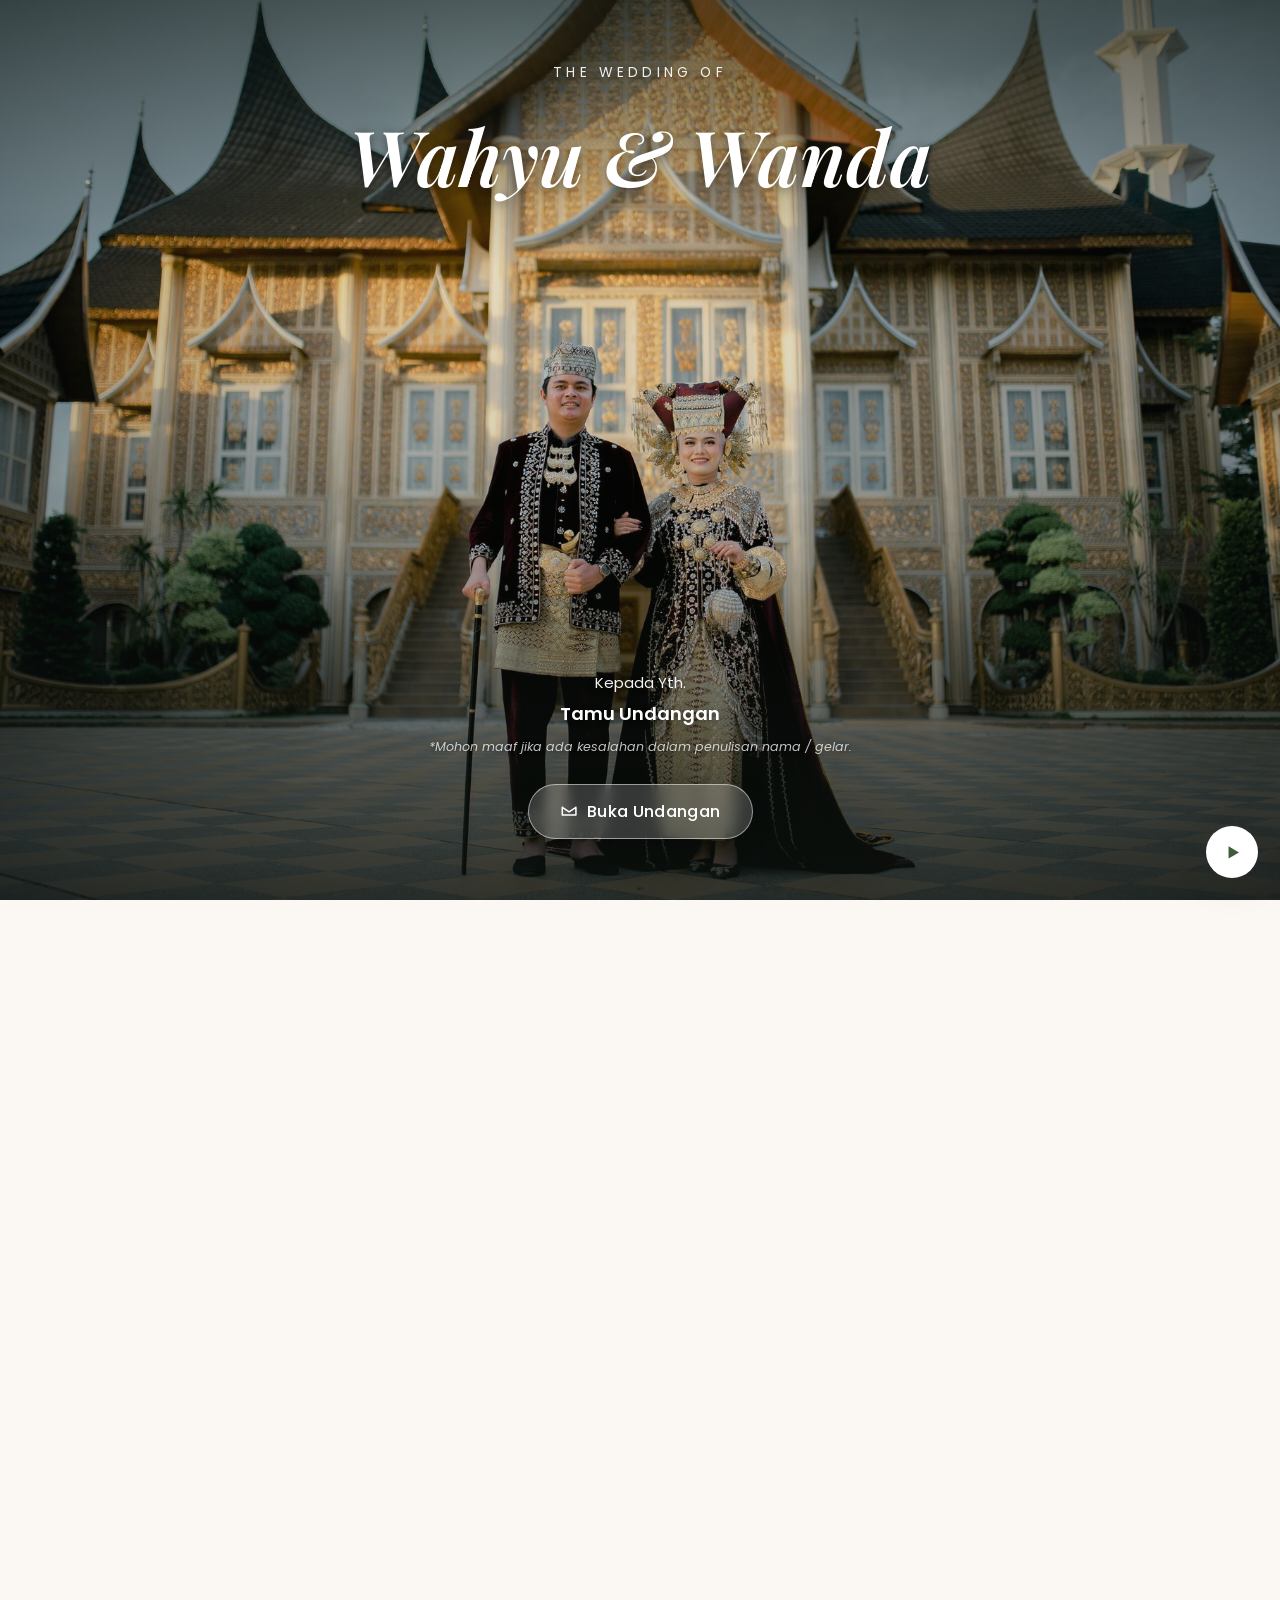
==== wahyu-wanda/index.html @ 337222ed "Switch per-side invite links to a marker on ?to= instead of ?k= A trailing "." on the guest name (?t" ====
<!doctype html>
<html lang="id">
<head>
  <meta charset="UTF-8" />
  <meta name="viewport" content="width=device-width, initial-scale=1, viewport-fit=cover" />
  <title>Undangan Pernikahan Wahyu & Wanda</title>
  <meta name="description" content="Undangan pernikahan digital Wahyu & Wanda — dipersembahkan oleh Mounstory." />

  <!-- Open Graph — lets WhatsApp/Telegram/Facebook show a photo + title
       card when this link is shared instead of a bare link, so guests are
       more likely to open it. og:image must be an absolute URL for link
       previews to fetch it. -->
  <meta property="og:type" content="website" />
  <meta property="og:url" content="https://mounstory.com/wahyu-wanda/" />
  <meta property="og:title" content="Undangan Pernikahan Wahyu & Wanda" />
  <meta property="og:description" content="Undangan pernikahan digital Wahyu & Wanda — dipersembahkan oleh Mounstory." />
  <meta property="og:image" content="https://mounstory.com/wahyu-wanda/images/og-share.jpg" />
  <meta property="og:image:width" content="1200" />
  <meta property="og:image:height" content="630" />
  <meta name="twitter:card" content="summary_large_image" />

  <link rel="preconnect" href="https://fonts.googleapis.com" />
  <link rel="preconnect" href="https://fonts.gstatic.com" crossorigin />
  <link href="https://fonts.googleapis.com/css2?family=Playfair+Display:wght@500;600;700&family=Poppins:wght@300;400;500;600&display=swap" rel="stylesheet" />
  <!-- ?v= cache-busts these local files so a guest opening the link always
       gets the latest CSS/JS instead of a stale cached copy — bump this
       value whenever base.css / invitation.css / animations.js /
       invitation.js / style.css change. -->
  <link rel="stylesheet" href="../assets/css/base.css?v=20260905" />
  <link rel="stylesheet" href="../assets/css/invitation.css?v=20260905" />
  <link rel="stylesheet" href="style.css?v=20260905" />
</head>
<body>

  <!-- Cover / opening screen — full-bleed photo (placeholder gradient until the
       couple's real photo is supplied; see .cover__photo in style.css) -->
  <div class="cover cover--photo" id="cover">
    <div class="cover__photo"></div>
    <div class="cover__scrim"></div>
    <div class="cover__frame">
      <div class="cover__top">
        <p class="cover__eyebrow">The Wedding Of</p>
        <h1 class="cover__names" id="coverNames">&nbsp;</h1>
      </div>
      <div class="cover__bottom">
        <p class="cover__guest">
          Kepada Yth.<br />
          <strong id="guestNamePreview"><span id="guestName">Tamu Undangan</span></strong>
        </p>
        <p class="cover__disclaimer">*Mohon maaf jika ada kesalahan dalam penulisan nama / gelar.</p>
        <button type="button" class="btn cover__open-btn" id="openInvitationBtn">
          <svg viewBox="0 0 24 24" fill="none" stroke="currentColor" stroke-width="2" stroke-linecap="round" stroke-linejoin="round"><path d="M4 4h16v16H4z" opacity="0"/><path d="M3 7l9 6 9-6M3 7v10h18V7"/></svg>
          Buka Undangan
        </button>
      </div>
    </div>
  </div>

  <div class="invitation-shell">
    <main class="invitation-content" id="invitationContent">

      <!-- Sapaan personal — first screen after "Buka Undangan". The ayat
           now lives here too, at the bottom; countdown removed for now.
           Guest greeting already appeared on the cover so isn't
           repeated here. -->
      <section class="section greeting">
        <div class="greeting__photo bg-reveal"></div>
        <div class="greeting__scrim bg-reveal"></div>
        <div class="greeting__body">
          <div class="greeting__top">
            <p class="eyebrow reveal">The Wedding Of</p>
            <h2 class="greeting__names reveal reveal-delay-1" id="greetingNames">&nbsp;</h2>
            <div class="ornament reveal reveal-delay-1"></div>
          </div>
          <div class="greeting__bottom">
            <p class="greeting__quote reveal reveal-delay-2">
              "Dan di antara tanda-tanda kekuasaan-Nya ialah Dia menciptakan untukmu pasangan dari jenismu sendiri, supaya kamu cenderung dan merasa tenteram kepadanya, dan dijadikan-Nya di antaramu rasa kasih dan sayang." — QS. Ar-Rum: 21
            </p>
          </div>
        </div>
      </section>

      <!-- Kedua Mempelai — full-bleed one-per-screen on mobile; becomes a
           side-by-side two-card grid on desktop (see .couple-sections in
           style.css) since a portrait photo stretched full-bleed across a
           wide viewport crops far too tight. -->
      <div class="couple-sections">
        <section class="section groom-section">
          <div class="groom-section__photo bg-reveal"></div>
          <div class="groom-section__scrim bg-reveal"></div>
          <div class="groom-section__body">
            <p class="eyebrow reveal">Groom</p>
            <h2 class="person-section__name reveal reveal--left reveal-delay-1" id="groomFullName">&nbsp;</h2>
            <div class="ornament reveal reveal--left reveal-delay-1"></div>
            <p class="person-section__order reveal reveal--left reveal-delay-2" id="groomOrder"></p>
            <p class="person-section__parents reveal reveal--left reveal-delay-2" id="groomParents"></p>
          </div>
        </section>

        <section class="section bride-section">
          <div class="bride-section__photo bg-reveal"></div>
          <div class="bride-section__scrim bg-reveal"></div>
          <div class="bride-section__body">
            <p class="eyebrow reveal">Bride</p>
            <h2 class="person-section__name reveal reveal--right reveal-delay-1" id="brideFullName">&nbsp;</h2>
            <div class="ornament reveal reveal--right reveal-delay-1"></div>
            <p class="person-section__order reveal reveal--right reveal-delay-2" id="brideOrder"></p>
            <p class="person-section__parents reveal reveal--right reveal-delay-2" id="brideParents"></p>
          </div>
        </section>
      </div>

      <!-- Countdown — own full-bleed photo section, placeholder gradient
           until the real photo is supplied (see .countdown-section__photo
           in style.css). -->
      <section class="section countdown-section">
        <div class="countdown-section__photo bg-reveal"></div>
        <div class="countdown-section__scrim bg-reveal"></div>
        <div class="countdown-section__body">
          <p class="eyebrow reveal">Menuju Hari Bahagia</p>
          <div class="countdown reveal reveal-delay-1" id="countdown">
            <div class="countdown__item">
              <span class="countdown__value" data-unit="days">0</span>
              <span class="countdown__label">Hari</span>
            </div>
            <div class="countdown__item">
              <span class="countdown__value" data-unit="hours">00</span>
              <span class="countdown__label">Jam</span>
            </div>
            <div class="countdown__item">
              <span class="countdown__value" data-unit="minutes">00</span>
              <span class="countdown__label">Menit</span>
            </div>
            <div class="countdown__item">
              <span class="countdown__value" data-unit="seconds">00</span>
              <span class="countdown__label">Detik</span>
            </div>
          </div>
        </div>
      </section>

      <!-- Love story — single card with a static photo (LS3), plus the
           same photo full-bleed behind the whole section. -->
      <section class="section love-story-section">
        <div class="love-story-section__photo bg-reveal"></div>
        <div class="love-story-section__scrim bg-reveal"></div>
        <h2 class="love-story__title reveal">Love Story</h2>
        <div class="love-story__card reveal reveal-delay-1">
          <div class="love-story__photo" style="background-image: url('images/love-story-3.jpg')"></div>
          <div class="love-story__list">
            <p class="love-story__item">Tidak pernah kami sangka, dua orang asing yang berjalan di jalan hidup masing-masing akan dipertemukan oleh semesta. Kami percaya bahwa setiap detik perjalanan ini adalah bagian dari takdir indah yang telah Tuhan gariskan.</p>
            <p class="love-story__item">Perjalanan kami bukan tanpa ujian dan cerita. Namun, setiap proses yang dilewati justru membuat kami semakin yakin satu sama lain. Dengan restu dari kedua orang tua, pada Juni 2026 kami mengikat janji dalam sebuah pertunangan sebagai langkah awal menuju masa depan bersama.</p>
            <p class="love-story__item">Kini, dengan niat yang sama dan doa yang menyertai, kami memilih untuk menyempurnakan perjalanan ini dalam ikatan suci pernikahan. Sebagai awal baru untuk berbagi hidup, tumbuh, dan menua bersama.</p>
          </div>
        </div>
      </section>

      <!-- Event details — full-bleed photo behind it, same pattern as the
           other sections. -->
      <section class="section acara-section">
        <div class="acara-section__photo bg-reveal"></div>
        <div class="acara-section__scrim bg-reveal"></div>
        <div class="section__header">
          <p class="eyebrow reveal">Waktu &amp; Tempat</p>
          <h2 class="section__title reveal reveal-delay-1">Acara</h2>
        </div>
        <div class="event-grid">
          <div class="event-card reveal reveal--left reveal-delay-1" data-event="akad">
            <p class="event-card__label"></p>
            <p class="event-card__date"></p>
            <p class="event-card__time"></p>
            <p class="event-card__venue"></p>
            <p class="event-card__address"></p>
            <a class="btn btn-outline event-card__maps" href="#" target="_blank" rel="noopener">Buka di Google Maps</a>
          </div>
          <div class="event-card reveal reveal-delay-2" data-event="resepsiWanita">
            <p class="event-card__label"></p>
            <p class="event-card__date"></p>
            <p class="event-card__time"></p>
            <p class="event-card__venue"></p>
            <p class="event-card__address"></p>
            <a class="btn btn-outline event-card__maps" href="#" target="_blank" rel="noopener">Buka di Google Maps</a>
          </div>
          <div class="event-card reveal reveal--right reveal-delay-3" data-event="resepsiPria">
            <p class="event-card__label"></p>
            <p class="event-card__date"></p>
            <p class="event-card__time"></p>
            <p class="event-card__venue"></p>
            <p class="event-card__address"></p>
            <a class="btn btn-outline event-card__maps" href="#" target="_blank" rel="noopener">Buka di Google Maps</a>
          </div>
        </div>
      </section>

      <!-- Galeri / Tanda Kasih / RSVP+Ucapan share one full-bleed photo
           behind all three — a fixed-position layer toggled by
           #ctaFixedBg's IntersectionObserver (see script at the bottom
           of this file) rather than position:sticky, which doesn't
           stick reliably inside a scroll-snap container. Stays visible
           for as long as any part of .cta-group is on screen, so
           scrolling through these three reads as one continuous
           backdrop, then releases into Terima Kasih. -->
      <div class="cta-fixed-bg" id="ctaFixedBg">
        <div class="cta-fixed-bg__photo"></div>
        <div class="cta-fixed-bg__scrim"></div>
      </div>
      <div class="cta-group">
        <!-- Gallery — its eyebrow/title get reset back to the small
             kicker + real heading pattern via .gallery-cta-section in
             style.css, since .cta-group's default treats the eyebrow
             itself as the only heading (Wedding Gift/RSVP have no h2). -->
        <section class="section gallery-cta-section">
          <div class="section__header">
            <p class="eyebrow reveal">Galeri</p>
            <h2 class="section__title reveal reveal-delay-1">Our Moment</h2>
          </div>
          <div class="gallery-grid" id="galleryGrid"></div>
        </section>

        <!-- Digital gift / amplop -->
        <section class="section">
          <div class="section__header">
            <p class="eyebrow reveal">Wedding Gift</p>
          </div>
          <p class="gift-intro reveal reveal-delay-1" id="giftNote"></p>
          <div class="gift-inline reveal reveal-delay-2">
            <div id="banksList"></div>
          </div>
        </section>

        <!-- RSVP + Wedding Wish combined into one form/submission — a
             guest confirms attendance and leaves a wish in the same
             step instead of two separate forms. Wired up by the
             page-specific script at the bottom of this file (not the
             shared engine's initRSVPForm/initWishesForm, which expect
             two separate forms and are left untouched for every other
             page). -->
        <section class="section">
          <div class="cta-panel">
            <div class="section__header">
              <p class="eyebrow reveal">RSVP</p>
              <p class="section__subtitle reveal reveal-delay-2">Bagi tamu undangan yang akan hadir di acara pernikahan kami, silahkan kirimkan konfirmasi kehadiran serta ucapan dan doa dengan mengisi form berikut.</p>
            </div>
            <form class="reveal reveal-delay-2" id="rsvpWishForm">
              <div class="form-field">
                <label for="rsvpName">Nama</label>
                <input type="text" id="rsvpName" name="rsvpName" placeholder="Nama lengkap" required />
              </div>
              <div class="form-field">
                <label for="rsvpGuests">Jumlah Tamu</label>
                <select id="rsvpGuests" name="rsvpGuests">
                  <option value="1">1 orang</option>
                  <option value="2">2 orang</option>
                  <option value="3">3 orang</option>
                  <option value="4">4 orang</option>
                </select>
              </div>
              <div class="form-field">
                <label>Konfirmasi Kehadiran</label>
                <div class="radio-group">
                  <label class="radio-option">
                    <input type="radio" name="rsvpAttendance" value="Hadir" checked />
                    <span>Hadir</span>
                  </label>
                  <label class="radio-option">
                    <input type="radio" name="rsvpAttendance" value="Tidak Hadir" />
                    <span>Tidak Hadir</span>
                  </label>
                </div>
              </div>
              <div class="form-field">
                <label for="wishMessage">Ucapan &amp; Doa</label>
                <textarea id="wishMessage" name="wishMessage" placeholder="Tuliskan ucapan dan doa terbaikmu... (opsional)"></textarea>
              </div>
              <button type="submit" class="btn btn-primary btn-block">Kirim Konfirmasi</button>
              <p class="form-note" id="rsvpNote"></p>
            </form>
          </div>
        </section>
      </div>

      <!-- Terima kasih — closing section, since this is the end of the
           invitation (the plain white credit footer after it was
           dropped). -->
      <section class="section thanks-section">
        <div class="thanks-section__photo bg-reveal"></div>
        <div class="thanks-section__scrim bg-reveal"></div>
        <div class="thanks-section__body">
          <p class="eyebrow reveal">Terima Kasih</p>
          <p class="thanks-section__text reveal reveal-delay-1">
            Merupakan suatu kebahagiaan dan kehormatan bagi kami, apabila Bapak/Ibu/Saudara/i berkenan hadir di hari bahagia kami.
          </p>
          <p class="thanks-section__names reveal reveal-delay-2" id="thanksNames">&nbsp;</p>
        </div>
      </section>

    </main>
  </div>

  <!-- Floating music toggle -->
  <button type="button" class="music-toggle" id="musicToggle" aria-label="Putar / jeda musik">
    <svg class="music-toggle__icon music-toggle__icon--play" viewBox="0 0 24 24" fill="currentColor">
      <path d="M8 5.5v13l11-6.5z"/>
    </svg>
    <svg class="music-toggle__icon music-toggle__icon--pause" viewBox="0 0 24 24" fill="currentColor">
      <rect x="6" y="5" width="4" height="14" rx="1"/>
      <rect x="14" y="5" width="4" height="14" rx="1"/>
    </svg>
  </button>

  <!-- Gallery lightbox -->
  <div class="lightbox" id="lightbox">
    <button type="button" class="lightbox__close" aria-label="Tutup">&times;</button>
    <img src="" alt="Pratinjau galeri" />
  </div>


  <script src="../assets/js/animations.js?v=20260905"></script>
  <script src="../assets/js/invitation.js?v=20260905"></script>
  <script>
    // Per-side invite links — a trailing "." on ?to= (e.g. ?to=Budi.)
    // marks a pihak pria guest, a trailing "'" (?to=Wanti') marks pihak
    // wanita, so the link just looks like a normal name link with one
    // extra character, not an obvious tracking parameter. Two things
    // need doing: (1) strip that marker so the guest's displayed name
    // and RSVP form stay clean, and (2) hide the other family's
    // reception card.
    //
    // (1) is done by patching URLSearchParams.prototype.get instead of
    // reaching into the shared engine: getGuestName() in invitation.js
    // calls params.get("to") through a closure the exported
    // Mounstory.Invitation.getGuestName reference can't intercept, and
    // its render into #guestName happens async on a promise chain this
    // page doesn't control the timing of — patching the one method it
    // calls fixes every consumer of ?to= on this page in one place.
    //
    // (2) reuses the same trick as before: null out the key in
    // data.json's response before the engine sees it, since renderEvent
    // hides a card outright when its event value is falsy (as long as
    // the key still exists — deleting it instead would make renderEvent's
    // Object.keys(data.event) loop skip it and leave the card showing).
    (function () {
      var rawName = new URLSearchParams(window.location.search).get("to") || "";
      var marker = rawName.slice(-1);
      var hideKey = marker === "." ? "resepsiWanita" : marker === "'" ? "resepsiPria" : null;
      if (!hideKey) return;

      var originalGet = URLSearchParams.prototype.get;
      URLSearchParams.prototype.get = function (key) {
        var value = originalGet.call(this, key);
        return key === "to" && value ? value.slice(0, -1) : value;
      };

      var originalFetch = window.fetch;
      window.fetch = function (input, init) {
        var url = typeof input === "string" ? input : input && input.url;
        if (url && url.indexOf("data.json") !== -1) {
          return originalFetch(input, init).then(function (res) {
            return res.json().then(function (data) {
              if (data.event) data.event[hideKey] = null;
              return new Response(JSON.stringify(data), {
                status: res.status,
                statusText: res.statusText,
                headers: res.headers,
              });
            });
          });
        }
        return originalFetch(input, init);
      };
    })();

    Mounstory.Invitation.init("data.json");
    var guestNameDisplayEl = document.getElementById("guestNameDisplay");
    if (guestNameDisplayEl) guestNameDisplayEl.textContent = Mounstory.Invitation.getGuestName();

    // Tanda Kasih / RSVP / Kirim Ucapan share one full-bleed background —
    // toggle it on for as long as any part of that group is on screen.
    (function () {
      var group = document.querySelector(".cta-group");
      var fixedBg = document.getElementById("ctaFixedBg");
      if (!group || !fixedBg || !("IntersectionObserver" in window)) return;
      var observer = new IntersectionObserver(
        function (entries) {
          entries.forEach(function (entry) {
            fixedBg.classList.toggle("is-active", entry.isIntersecting);
          });
        },
        { threshold: 0 }
      );
      observer.observe(group);
    })();

    // RSVP + Wedding Wish combined form — this page-specific handler
    // (not the shared engine's initRSVPForm/initWishesForm, which each
    // expect their own separate form) reads data.json itself for the
    // webhook URL, then forwards one "rsvp" payload always and a
    // "wish" payload too if a message was written — matching the exact
    // two payload shapes the couple's Apps Script (see
    // RSVP_SHEET_SETUP.md) already expects, so no backend change
    // needed.
    (function () {
      var form = document.getElementById("rsvpWishForm");
      if (!form) return;
      var note = document.getElementById("rsvpNote");
      var submitBtn = form.querySelector('button[type="submit"]');
      var webhookUrl = "";

      fetch("data.json", { cache: "no-store" })
        .then(function (res) { return res.json(); })
        .then(function (data) {
          webhookUrl = (data.integrations && data.integrations.webhookUrl) || "";
        })
        .catch(function () {});

      function postToWebhook(payload) {
        if (!webhookUrl || typeof fetch !== "function") return;
        try {
          fetch(webhookUrl, {
            method: "POST",
            mode: "no-cors",
            headers: { "Content-Type": "text/plain;charset=utf-8" },
            body: JSON.stringify(payload),
          }).catch(function () {});
        } catch (err) {
          /* best-effort only */
        }
      }

      form.addEventListener("submit", function (e) {
        e.preventDefault();
        if (submitBtn && submitBtn.disabled) return;
        if (submitBtn) submitBtn.disabled = true;

        var name = form.elements.rsvpName.value.trim();
        var guests = form.elements.rsvpGuests ? form.elements.rsvpGuests.value : undefined;
        var attendance = form.elements.rsvpAttendance.value;
        var message = form.elements.wishMessage.value.trim();

        postToWebhook({ type: "rsvp", name: name, guests: guests, attendance: attendance });
        if (message) {
          postToWebhook({ type: "wish", name: name, attendance: attendance, message: message });
        }

        if (note) {
          note.textContent =
            "Terima kasih, " + (name || "Tamu") + "! Konfirmasi kehadiran" +
            (message ? " dan ucapanmu" : "mu") + " sudah kami catat.";
          note.classList.add("is-visible");
        }
        form.reset();
        if (submitBtn) setTimeout(function () { submitBtn.disabled = false; }, 1500);
      });
    })();
  </script>
</body>
</html>
---- assets/css/base.css ----
/* ==========================================================================
   Mounstory — base.css
   Shared reset, design tokens, typography and small utilities used by
   every page (portfolio landing page + every couple's invitation page).
   ========================================================================== */

:root {
  /* Palette — soft / pastel, overridable per couple via a page-level
     <style> block or a small per-folder stylesheet loaded after this one. */
  --color-bg: #fbf7f2;
  --color-surface: #ffffff;
  --color-primary: #c9a66b;      /* muted gold accent */
  --color-primary-dark: #a9865065;
  --color-secondary: #e8c9c9;    /* blush pink */
  --color-accent: #93a591;       /* soft sage */
  --color-text: #4a4238;
  --color-text-light: #8a7f72;
  --color-border: #ece2d6;
  --color-success: #7a9c7e;
  --color-danger: #c98787;

  --font-serif: "Playfair Display", "Georgia", serif;
  --font-sans: "Poppins", "Segoe UI", sans-serif;

  --radius-sm: 8px;
  --radius-md: 16px;
  --radius-lg: 28px;

  --shadow-card: 0 10px 40px rgba(74, 66, 56, 0.08);
  --shadow-soft: 0 4px 16px rgba(74, 66, 56, 0.06);

  --transition-fast: 250ms ease-in-out;
  --transition-base: 400ms ease-in-out;
  --transition-slow: 600ms ease-in-out;

  --card-max-width: 600px;
}

*,
*::before,
*::after {
  box-sizing: border-box;
}

html {
  -webkit-text-size-adjust: 100%;
  scroll-behavior: smooth;
}

body {
  margin: 0;
  background: var(--color-bg);
  color: var(--color-text);
  font-family: var(--font-sans);
  font-size: clamp(0.95rem, 0.9rem + 0.3vw, 1.05rem);
  line-height: 1.65;
  -webkit-font-smoothing: antialiased;
  /* Every page renders guest-controlled text (the ?to= name in the URL)
     and couple-authored text (venue addresses, bank names) with no length
     cap. A single long unbroken word — e.g. a name mail-merged without
     spaces — would otherwise overflow its box and get clipped off-screen
     instead of wrapping. */
  overflow-wrap: break-word;
}

img {
  max-width: 100%;
  display: block;
}

h1, h2, h3, h4 {
  font-family: var(--font-serif);
  font-weight: 600;
  margin: 0 0 0.5em;
  color: var(--color-text);
}

p {
  margin: 0 0 1em;
}

a {
  color: inherit;
}

button {
  font-family: inherit;
}

ul, ol {
  padding-left: 1.2em;
}

/* Buttons ---------------------------------------------------------------- */

.btn {
  display: inline-flex;
  align-items: center;
  justify-content: center;
  gap: 0.5em;
  border: none;
  cursor: pointer;
  border-radius: 999px;
  padding: 0.85em 1.9em;
  font-size: clamp(0.85rem, 0.8rem + 0.2vw, 0.95rem);
  font-family: var(--font-sans);
  font-weight: 500;
  letter-spacing: 0.02em;
  text-decoration: none;
  transition: transform var(--transition-fast), box-shadow var(--transition-fast),
    opacity var(--transition-fast), background-color var(--transition-fast);
  will-change: transform;
}

.btn:active {
  transform: scale(0.96);
}

.btn:hover {
  transform: translateY(-2px) scale(1.02);
}

.btn-primary {
  background: var(--color-primary);
  color: #fff;
  box-shadow: var(--shadow-soft);
}

.btn-primary:hover {
  box-shadow: 0 8px 22px rgba(201, 166, 107, 0.35);
}

.btn-outline {
  background: transparent;
  color: var(--color-primary);
  border: 1.5px solid var(--color-primary);
}

.btn-outline:hover {
  background: rgba(201, 166, 107, 0.08);
}

.btn-block {
  width: 100%;
}

.btn:disabled {
  opacity: 0.5;
  cursor: not-allowed;
  transform: none;
}

/* Scroll reveal ------------------------------------------------------------
   Elements start hidden + offset, JS toggles .is-visible via
   IntersectionObserver when they enter the viewport. */

.reveal {
  opacity: 0;
  transform: translateY(42px);
  transition: opacity 950ms ease-out, transform 950ms ease-out;
}

.reveal.is-visible {
  opacity: 1;
  transform: translateY(0);
}

.reveal-delay-1 { transition-delay: 80ms; }
.reveal-delay-2 { transition-delay: 160ms; }
.reveal-delay-3 { transition-delay: 240ms; }
.reveal-delay-4 { transition-delay: 320ms; }

/* Same on/off timing as .reveal, but a plain fade with a touch of scale —
   for full-bleed section photos, where the up-slide of .reveal would tear
   away from their edge-to-edge layout instead of just easing into view. */
.bg-reveal {
  opacity: 0;
  transform: scale(1.04);
  transition: opacity 1400ms ease-out, transform 1800ms ease-out;
}

.bg-reveal.is-visible {
  opacity: 1;
  transform: scale(1);
}

@media (prefers-reduced-motion: reduce) {
  html {
    scroll-behavior: auto;
  }
  .reveal,
  .btn,
  * {
    transition-duration: 1ms !important;
    animation-duration: 1ms !important;
  }
}

/* Small helpers ------------------------------------------------------------ */

.container {
  width: 100%;
  max-width: 1100px;
  margin: 0 auto;
  padding: 0 1.25rem;
}

.eyebrow {
  font-size: clamp(0.7rem, 0.65rem + 0.2vw, 0.8rem);
  letter-spacing: 0.25em;
  text-transform: uppercase;
  color: var(--color-primary);
  font-weight: 600;
}

.visually-hidden {
  position: absolute;
  width: 1px;
  height: 1px;
  overflow: hidden;
  clip: rect(0 0 0 0);
  white-space: nowrap;
}

.toast {
  position: fixed;
  left: 50%;
  bottom: 1.5rem;
  transform: translate(-50%, 20px);
  background: var(--color-text);
  color: #fff;
  padding: 0.7em 1.3em;
  border-radius: 999px;
  font-size: 0.85rem;
  opacity: 0;
  pointer-events: none;
  transition: opacity var(--transition-base), transform var(--transition-base);
  z-index: 999;
  box-shadow: var(--shadow-card);
}

.toast.is-visible {
  opacity: 1;
  transform: translate(-50%, 0);
}
---- assets/css/invitation.css ----
/* ==========================================================================
   Mounstory — invitation.css
   Styles for a single couple's invitation page (e.g. /demo/index.html).
   Mobile-first; the card is centered with a max-width from the tablet
   breakpoint up so it keeps reading like an invitation card, not a website.
   ========================================================================== */

body.invitation-body {
  background: linear-gradient(180deg, #f3ece2 0%, #fbf7f2 40%);
  min-height: 100vh;
}

.invitation-shell {
  position: relative;
  width: 100%;
  max-width: var(--card-max-width);
  margin: 0 auto;
  background: var(--color-bg);
  overflow: hidden;
  min-height: 100vh;
}

@media (min-width: 480px) {
  .invitation-shell {
    box-shadow: var(--shadow-card);
    margin-top: 2rem;
    margin-bottom: 2rem;
    min-height: calc(100vh - 4rem);
    border-radius: var(--radius-lg);
  }
}

@media (min-width: 1024px) {
  .invitation-shell {
    margin-top: 3rem;
    margin-bottom: 3rem;
    min-height: calc(100vh - 6rem);
  }
}

/* Cover / opening screen --------------------------------------------------- */

.cover {
  position: fixed;
  inset: 0;
  z-index: 50;
  display: flex;
  flex-direction: column;
  align-items: center;
  justify-content: center;
  text-align: center;
  padding: 2rem 1.5rem;
  background: linear-gradient(160deg, #f6ecdf 0%, #f1e2df 55%, #ece3ea 100%);
  transition: opacity var(--transition-slow), visibility var(--transition-slow);
}

@media (min-width: 480px) {
  .cover {
    left: 50%;
    transform: translateX(-50%);
    width: 100%;
    max-width: var(--card-max-width);
    border-radius: var(--radius-lg);
    top: 2rem;
    bottom: 2rem;
    height: auto;
  }
}

@media (min-width: 1024px) {
  .cover {
    top: 3rem;
    bottom: 3rem;
  }
}

.cover.is-closing {
  opacity: 0;
  visibility: hidden;
  pointer-events: none;
}

.cover__frame {
  border: 1px solid rgba(201, 166, 107, 0.4);
  border-radius: var(--radius-md);
  padding: clamp(1.75rem, 6vw, 3rem) clamp(1.25rem, 5vw, 2rem);
  width: 100%;
  max-width: 380px;
  animation: coverFrameIn 900ms ease-in-out;
}

@keyframes coverFrameIn {
  from { opacity: 0; transform: translateY(16px); }
  to { opacity: 1; transform: translateY(0); }
}

.cover__eyebrow {
  font-size: clamp(0.7rem, 0.65rem + 0.2vw, 0.85rem);
  letter-spacing: 0.3em;
  text-transform: uppercase;
  color: var(--color-text-light);
}

.cover__names {
  font-family: var(--font-serif);
  font-size: clamp(2.1rem, 6vw + 0.5rem, 3.2rem);
  line-height: 1.15;
  margin: 0.6em 0 0.3em;
  color: var(--color-text);
}

.cover__names span {
  display: block;
  font-size: 0.5em;
  font-family: var(--font-sans);
  letter-spacing: 0.3em;
  color: var(--color-primary);
  margin: 0.3em 0;
}

.cover__date {
  font-size: clamp(0.85rem, 0.8rem + 0.2vw, 1rem);
  color: var(--color-text-light);
  margin-bottom: 1.75rem;
}

.cover__guest {
  font-size: 0.85rem;
  color: var(--color-text-light);
  margin-bottom: 1.5rem;
}

.cover__guest strong {
  display: block;
  color: var(--color-text);
  font-family: var(--font-serif);
  font-size: 1.1rem;
  margin-top: 0.2em;
}

.cover__open-btn svg {
  width: 1.1em;
  height: 1.1em;
  transition: transform var(--transition-fast);
}

.cover__open-btn:hover svg {
  transform: translateY(2px);
}

/* Content wrapper ------------------------------------------------------------ */

.invitation-content {
  opacity: 0;
  transform: translateY(24px);
  transition: opacity var(--transition-slow), transform var(--transition-slow);
}

.invitation-content.is-visible {
  opacity: 1;
  /* Not translateY(0) — a non-"none" transform value, even a no-op one,
     makes this element the containing block for any position: fixed
     descendant (like wahyu-wanda's .cta-fixed-bg), pinning it to this
     box instead of the viewport. "none" is visually identical here
     and avoids that. */
  transform: none;
}

.section {
  padding: clamp(2.5rem, 8vw, 4rem) clamp(1.25rem, 6vw, 2.25rem);
  border-bottom: 1px solid var(--color-border);
}

.section:last-of-type {
  border-bottom: none;
}

.section__header {
  text-align: center;
  margin-bottom: clamp(1.75rem, 6vw, 2.5rem);
}

.section__title {
  font-size: clamp(1.6rem, 4vw + 0.5rem, 2.2rem);
}

.section__subtitle {
  color: var(--color-text-light);
  font-size: clamp(0.85rem, 0.8rem + 0.2vw, 0.95rem);
  max-width: 40ch;
  margin: 0.5em auto 0;
}

.ornament {
  width: 40px;
  height: 2px;
  background: var(--color-primary);
  margin: 0.75em auto 0;
  border-radius: 2px;
}

/* Greeting / sapaan personal -------------------------------------------------- */

.greeting {
  text-align: center;
}

.greeting__to {
  font-size: 0.8rem;
  letter-spacing: 0.15em;
  text-transform: uppercase;
  color: var(--color-text-light);
}

.greeting__name {
  font-family: var(--font-serif);
  font-size: clamp(1.4rem, 3vw + 0.8rem, 1.9rem);
  margin: 0.35em 0 1.2em;
  color: var(--color-primary);
}

.greeting__quote {
  font-size: clamp(0.85rem, 0.8rem + 0.2vw, 0.95rem);
  color: var(--color-text-light);
  font-style: italic;
  max-width: 42ch;
  margin: 0 auto;
}

/* Countdown ------------------------------------------------------------------- */

.countdown {
  display: grid;
  grid-template-columns: repeat(4, 1fr);
  gap: clamp(0.5rem, 2vw, 1rem);
  max-width: 420px;
  margin: 0 auto;
}

.countdown__item {
  background: var(--color-surface);
  border-radius: var(--radius-sm);
  padding: 0.9em 0.3em;
  text-align: center;
  box-shadow: var(--shadow-soft);
}

.countdown__value {
  font-family: var(--font-serif);
  font-size: clamp(1.4rem, 4vw + 0.5rem, 2rem);
  color: var(--color-primary);
  display: inline-block;
  transition: opacity var(--transition-fast), transform var(--transition-fast);
}

.countdown__value.is-updating {
  opacity: 0;
  transform: translateY(-6px);
}

.countdown__label {
  display: block;
  font-size: clamp(0.6rem, 0.55rem + 0.2vw, 0.72rem);
  color: var(--color-text-light);
  text-transform: uppercase;
  letter-spacing: 0.08em;
  margin-top: 0.3em;
}

/* Couple profiles --------------------------------------------------------------- */

.couple-grid {
  display: grid;
  grid-template-columns: 1fr;
  gap: 2rem;
}

.couple-card {
  text-align: center;
}

.couple-card__photo {
  width: clamp(140px, 40vw, 180px);
  height: clamp(140px, 40vw, 180px);
  border-radius: 50%;
  object-fit: cover;
  margin: 0 auto 1.1rem;
  border: 6px solid var(--color-surface);
  box-shadow: var(--shadow-soft);
}

.couple-card__name {
  font-size: clamp(1.2rem, 3vw + 0.6rem, 1.5rem);
  margin-bottom: 0.2em;
}

.couple-card__order {
  color: var(--color-text-light);
  font-size: 0.85rem;
  margin-bottom: 0.6em;
}

.couple-card__parents {
  font-size: 0.85rem;
  color: var(--color-text-light);
}

.couple-and {
  text-align: center;
  font-family: var(--font-serif);
  font-size: 1.8rem;
  color: var(--color-primary);
}

/* Event details ------------------------------------------------------------------ */

.event-grid {
  display: grid;
  grid-template-columns: 1fr;
  gap: 1.5rem;
}

.event-card {
  background: var(--color-surface);
  border-radius: var(--radius-md);
  padding: clamp(1.3rem, 5vw, 1.8rem);
  box-shadow: var(--shadow-soft);
  text-align: center;
}

.event-card__label {
  color: var(--color-primary);
  font-size: 0.78rem;
  letter-spacing: 0.2em;
  text-transform: uppercase;
  margin-bottom: 0.5em;
}

.event-card__date {
  font-family: var(--font-serif);
  font-size: clamp(1.15rem, 3vw + 0.5rem, 1.4rem);
  margin-bottom: 0.15em;
}

.event-card__time {
  color: var(--color-text-light);
  margin-bottom: 0.9em;
  font-size: 0.9rem;
}

.event-card__venue {
  font-weight: 600;
  margin-bottom: 0.2em;
}

.event-card__address {
  color: var(--color-text-light);
  font-size: 0.85rem;
  margin-bottom: 1.1em;
}

/* Gallery --------------------------------------------------------------------------- */

.gallery-grid {
  display: grid;
  grid-template-columns: repeat(2, 1fr);
  gap: 0.6rem;
}

@media (min-width: 480px) {
  .gallery-grid {
    grid-template-columns: repeat(3, 1fr);
    gap: 0.8rem;
  }
}

.gallery-grid__item {
  position: relative;
  aspect-ratio: 1 / 1;
  overflow: hidden;
  border-radius: var(--radius-sm);
  cursor: pointer;
}

.gallery-grid__item img {
  width: 100%;
  height: 100%;
  object-fit: cover;
  transition: transform var(--transition-base);
}

.gallery-grid__item:hover img {
  transform: scale(1.08);
}

.lightbox {
  position: fixed;
  inset: 0;
  z-index: 200;
  background: rgba(30, 26, 20, 0.92);
  display: flex;
  align-items: center;
  justify-content: center;
  padding: 1.5rem;
  opacity: 0;
  visibility: hidden;
  transition: opacity var(--transition-base), visibility var(--transition-base);
}

.lightbox.is-open {
  opacity: 1;
  visibility: visible;
}

.lightbox img {
  max-width: 100%;
  max-height: 85vh;
  border-radius: var(--radius-sm);
  transform: scale(0.95);
  transition: transform var(--transition-base);
}

.lightbox.is-open img {
  transform: scale(1);
}

.lightbox__close {
  position: absolute;
  top: 1.25rem;
  right: 1.25rem;
  background: rgba(255, 255, 255, 0.15);
  color: #fff;
  border: none;
  width: 2.4rem;
  height: 2.4rem;
  border-radius: 50%;
  font-size: 1.2rem;
  cursor: pointer;
  transition: background var(--transition-fast), transform var(--transition-fast);
}

.lightbox__close:hover {
  background: rgba(255, 255, 255, 0.3);
  transform: scale(1.08);
}

/* Forms (RSVP + wishes) --------------------------------------------------------------- */

.form-field {
  margin-bottom: 1.1rem;
  text-align: left;
}

.form-field label {
  display: block;
  font-size: 0.82rem;
  font-weight: 600;
  margin-bottom: 0.4em;
  color: var(--color-text);
}

.form-field input[type="text"],
.form-field input[type="number"],
.form-field select,
.form-field textarea {
  width: 100%;
  border: 1.5px solid var(--color-border);
  border-radius: var(--radius-sm);
  padding: 0.75em 0.9em;
  font-family: var(--font-sans);
  font-size: 0.92rem;
  background: var(--color-surface);
  color: var(--color-text);
  transition: border-color var(--transition-fast), box-shadow var(--transition-fast);
}

.form-field textarea {
  resize: vertical;
  min-height: 90px;
}

.form-field input:focus,
.form-field select:focus,
.form-field textarea:focus {
  outline: none;
  border-color: var(--color-primary);
  box-shadow: 0 0 0 3px rgba(201, 166, 107, 0.18);
}

.radio-group {
  display: flex;
  gap: 0.6rem;
}

.radio-option {
  flex: 1;
  position: relative;
}

.radio-option input {
  position: absolute;
  opacity: 0;
  inset: 0;
  cursor: pointer;
}

.radio-option span {
  display: block;
  text-align: center;
  border: 1.5px solid var(--color-border);
  border-radius: var(--radius-sm);
  padding: 0.7em 0.5em;
  font-size: 0.85rem;
  transition: border-color var(--transition-fast), background var(--transition-fast), color var(--transition-fast), transform var(--transition-fast);
}

.radio-option input:checked + span {
  border-color: var(--color-primary);
  background: rgba(201, 166, 107, 0.12);
  color: var(--color-primary);
  font-weight: 600;
  transform: scale(1.02);
}

.form-note {
  text-align: center;
  font-size: 0.85rem;
  color: var(--color-success);
  margin-top: 1rem;
  opacity: 0;
  max-height: 0;
  overflow: hidden;
  transition: opacity var(--transition-base), max-height var(--transition-base);
}

.form-note.is-visible {
  opacity: 1;
  max-height: 100px;
}

/* Digital gift / envelope -------------------------------------------------------------- */

.gift-intro {
  text-align: center;
  color: var(--color-text-light);
  font-size: 0.9rem;
  max-width: 42ch;
  margin: 0 auto 1.75rem;
}

.bank-card {
  background: var(--color-surface);
  border-radius: var(--radius-md);
  padding: 1.1rem 1.3rem;
  display: flex;
  align-items: center;
  justify-content: space-between;
  gap: 1rem;
  box-shadow: var(--shadow-soft);
  margin-bottom: 0.9rem;
}

.bank-card__info strong {
  display: block;
  font-size: 0.95rem;
}

.bank-card__number {
  font-family: var(--font-serif);
  font-size: 1.05rem;
  letter-spacing: 0.04em;
  margin: 0.2em 0;
}

.bank-card__name {
  color: var(--color-text-light);
  font-size: 0.8rem;
}

.bank-card__copy {
  flex-shrink: 0;
  background: var(--color-bg);
  border: 1.5px solid var(--color-border);
  border-radius: 999px;
  padding: 0.55em 1.1em;
  font-size: 0.78rem;
  cursor: pointer;
  transition: background var(--transition-fast), transform var(--transition-fast), border-color var(--transition-fast);
}

.bank-card__copy:hover {
  border-color: var(--color-primary);
  color: var(--color-primary);
}

.bank-card__copy:active {
  transform: scale(0.94);
}

.qris-card {
  text-align: center;
  background: var(--color-surface);
  border-radius: var(--radius-md);
  padding: 1.5rem;
  box-shadow: var(--shadow-soft);
  margin-top: 1.5rem;
}

.qris-card img {
  max-width: 220px;
  margin: 0 auto 0.8rem;
  border-radius: var(--radius-sm);
}

.qris-card p {
  font-size: 0.8rem;
  color: var(--color-text-light);
  margin: 0;
}

/* Wishes & prayers ------------------------------------------------------------------------ */

.wishes-list {
  list-style: none;
  margin: 0 0 1.75rem;
  padding: 0;
  max-height: 340px;
  overflow-y: auto;
  display: flex;
  flex-direction: column;
  gap: 0.8rem;
}

.wish-item {
  background: var(--color-surface);
  border-radius: var(--radius-sm);
  padding: 0.9em 1.1em;
  box-shadow: var(--shadow-soft);
  animation: wishIn var(--transition-base);
}

@keyframes wishIn {
  from { opacity: 0; transform: translateY(-8px); }
  to { opacity: 1; transform: translateY(0); }
}

.wish-item__head {
  display: flex;
  justify-content: space-between;
  align-items: baseline;
  gap: 0.5rem;
  margin-bottom: 0.25em;
}

.wish-item__name {
  font-weight: 600;
  font-size: 0.9rem;
}

.wish-item__status {
  font-size: 0.7rem;
  color: var(--color-accent);
  text-transform: uppercase;
  letter-spacing: 0.06em;
  flex-shrink: 0;
}

.wish-item__message {
  font-size: 0.87rem;
  color: var(--color-text-light);
  margin: 0 0 0.5em;
}

.wish-item__like {
  display: inline-flex;
  align-items: center;
  gap: 0.3em;
  border: none;
  background: transparent;
  cursor: pointer;
  padding: 0.2em 0.3em;
  margin-left: -0.3em;
  border-radius: 999px;
  color: var(--color-text-light);
  font-size: 0.78rem;
  transition: color var(--transition-fast);
}

.wish-item__like svg {
  width: 15px;
  height: 15px;
  fill: none;
  stroke: currentColor;
  stroke-width: 2;
  transition: transform var(--transition-fast);
}

.wish-item__like:active svg {
  transform: scale(1.25);
}

.wish-item__like.is-liked {
  color: var(--color-danger);
  cursor: default;
}

.wish-item__like.is-liked svg {
  fill: currentColor;
}

/* Gift modal (opt-in — only used by pages with a [data-open-gift] trigger
   and #giftModal; inert everywhere else) ------------------------------------------------- */

.gift-modal {
  position: fixed;
  inset: 0;
  z-index: 210;
  display: flex;
  align-items: flex-end;
  justify-content: center;
  background: rgba(30, 26, 20, 0.5);
  opacity: 0;
  visibility: hidden;
  transition: opacity var(--transition-base), visibility var(--transition-base);
}

@media (min-width: 480px) {
  .gift-modal {
    align-items: center;
    padding: 1.5rem;
  }
}

.gift-modal.is-open {
  opacity: 1;
  visibility: visible;
}

.gift-modal__panel {
  position: relative;
  width: 100%;
  max-width: 420px;
  max-height: 85vh;
  overflow-y: auto;
  background: var(--color-bg);
  border-radius: var(--radius-lg) var(--radius-lg) 0 0;
  padding: 1.75rem 1.5rem 2rem;
  transform: translateY(24px);
  transition: transform var(--transition-base);
}

.gift-modal.is-open .gift-modal__panel {
  transform: translateY(0);
}

@media (min-width: 480px) {
  .gift-modal__panel {
    border-radius: var(--radius-lg);
  }
}

.gift-modal__title {
  text-align: center;
  font-size: 1.2rem;
  margin-bottom: 1.25rem;
}

.gift-modal__close {
  position: absolute;
  top: 1rem;
  right: 1rem;
  width: 2.1rem;
  height: 2.1rem;
  border-radius: 50%;
  border: none;
  background: var(--color-surface);
  color: var(--color-text-light);
  font-size: 1.1rem;
  cursor: pointer;
  transition: background var(--transition-fast), transform var(--transition-fast);
}

.gift-modal__close:hover {
  background: var(--color-border);
  transform: scale(1.06);
}

/* Love story timeline ---------------------------------------------------------------------- */

.timeline {
  position: relative;
  max-width: 460px;
  margin: 0 auto;
  padding-left: 1.75rem;
}

.timeline::before {
  content: "";
  position: absolute;
  left: 5px;
  top: 6px;
  bottom: 6px;
  width: 2px;
  background: var(--color-border);
}

.timeline-item {
  position: relative;
  padding-bottom: 2rem;
}

.timeline-item:last-child {
  padding-bottom: 0;
}

.timeline-item__dot {
  position: absolute;
  left: -1.75rem;
  top: 4px;
  width: 12px;
  height: 12px;
  border-radius: 50%;
  background: var(--color-primary);
  box-shadow: 0 0 0 4px var(--color-bg);
}

.timeline-item__year {
  font-size: 0.72rem;
  color: var(--color-primary);
  font-weight: 600;
  letter-spacing: 0.06em;
}

.timeline-item__title {
  font-size: clamp(1rem, 2vw + 0.6rem, 1.15rem);
  margin: 0.2em 0 0.15em;
}

.timeline-item__date {
  font-size: 0.78rem;
  color: var(--color-text-light);
  margin: 0 0 0.4em;
}

.timeline-item__desc {
  font-size: 0.85rem;
  color: var(--color-text-light);
  margin: 0;
}

/* Footer + music button ----------------------------------------------------------------- */

.invitation-footer {
  text-align: center;
  padding: 2.5rem 1.5rem 3rem;
  color: var(--color-text-light);
  font-size: 0.8rem;
}

.invitation-footer__quote {
  font-family: var(--font-serif);
  font-style: italic;
  font-size: 1.05rem;
  color: var(--color-text);
  max-width: 36ch;
  margin: 0 auto 1rem;
}

.music-toggle {
  position: fixed;
  bottom: 1.25rem;
  right: 1.25rem;
  z-index: 60;
  width: 3rem;
  height: 3rem;
  border-radius: 50%;
  border: none;
  background: var(--color-surface);
  box-shadow: var(--shadow-card);
  display: flex;
  align-items: center;
  justify-content: center;
  cursor: pointer;
  transition: transform var(--transition-fast), box-shadow var(--transition-fast);
}

.music-toggle:hover {
  transform: scale(1.08);
}

.music-toggle:active {
  transform: scale(0.92);
}

.music-toggle svg {
  width: 1.3rem;
  height: 1.3rem;
  color: var(--color-primary);
}

.music-toggle__disc {
  animation: spin 3.5s linear infinite;
  animation-play-state: paused;
}

.music-toggle.is-playing .music-toggle__disc {
  animation-play-state: running;
}

@keyframes spin {
  to { transform: rotate(360deg); }
}

@media (min-width: 480px) {
  .music-toggle {
    right: calc(50% - (min(100vw, var(--card-max-width)) / 2) + 1.25rem);
  }
}
---- wahyu-wanda/style.css ----
/* Page-specific theme for Wahyu & Wanda — full-bleed photo cover screen,
   plus a dark forest-green/olive accent palette (in place of the shared
   default gold) to match the couple's reference. Scoped to this page
   only via CSS variables + a few hardcoded-rgba overrides below, so
   /demo/ and every other couple keep the default gold theme untouched. */

:root {
  --color-primary: #3f5c3a;
  --color-primary-dark: #2c4128;
}

.btn-primary:hover {
  box-shadow: 0 8px 22px rgba(63, 92, 58, 0.35);
}

.btn-outline:hover {
  background: rgba(63, 92, 58, 0.08);
}

.form-field input:focus,
.form-field select:focus,
.form-field textarea:focus {
  border-color: var(--color-primary);
  box-shadow: 0 0 0 3px rgba(63, 92, 58, 0.18);
}

.radio-option input:checked + span {
  border-color: var(--color-primary);
  background: rgba(63, 92, 58, 0.12);
  color: var(--color-primary);
}

.cover--photo {
  padding: 0;
  background: none;
}

@media (min-width: 480px) {
  .cover--photo {
    border-radius: var(--radius-lg);
    overflow: hidden;
  }
}

/* The couple's real photo, with a dark gradient scrim on top so the
   white cover text stays readable. background-position keeps the
   couple centered — the source photo is landscape, so a tall phone
   screen crops it heavily on the sides, not top/bottom. */
.cover__photo {
  position: absolute;
  inset: 0;
  z-index: 0;
  background:
    linear-gradient(180deg, rgba(18, 26, 18, 0.55) 0%, rgba(18, 26, 18, 0.12) 30%, rgba(18, 26, 18, 0.18) 60%, rgba(14, 20, 14, 0.72) 100%),
    url("images/cover-photo.jpg");
  background-size: cover;
  background-position: 52% 35%;
  background-repeat: no-repeat;
}

.cover__scrim {
  position: absolute;
  inset: 0;
  z-index: 1;
  background: radial-gradient(ellipse at 50% 45%, transparent 30%, rgba(10, 15, 18, 0.35) 100%);
}

.cover--photo .cover__frame {
  position: relative;
  z-index: 2;
  width: 100%;
  max-width: none;
  height: 100%;
  min-height: 100vh;
  display: flex;
  flex-direction: column;
  justify-content: space-between;
  border: none;
  border-radius: 0;
  padding: clamp(2rem, 8vh, 3.5rem) clamp(1.5rem, 6vw, 2.5rem);
  animation: none;
  box-sizing: border-box;
}

@media (min-width: 480px) {
  .cover--photo .cover__frame {
    min-height: auto;
  }
}

.cover--photo .cover__top,
.cover--photo .cover__bottom {
  text-align: center;
}

.cover--photo .cover__eyebrow {
  color: rgba(255, 255, 255, 0.92);
  text-shadow: 0 1px 6px rgba(0, 0, 0, 0.4);
}

.cover--photo .cover__names {
  font-family: var(--font-serif);
  font-style: italic;
  font-weight: 600;
  color: #fff;
  text-shadow: 0 2px 12px rgba(0, 0, 0, 0.45);
  margin: 0.35em 0 0;
}

.cover--photo .cover__guest {
  color: rgba(255, 255, 255, 0.95);
  text-shadow: 0 1px 6px rgba(0, 0, 0, 0.4);
  margin-bottom: 0.5em;
}

.cover--photo .cover__guest strong {
  color: #fff;
  font-family: var(--font-sans);
  font-weight: 600;
  font-size: 1.05rem;
}

.cover__disclaimer {
  font-size: 0.72rem;
  font-style: italic;
  color: rgba(255, 255, 255, 0.75);
  text-shadow: 0 1px 4px rgba(0, 0, 0, 0.4);
  margin: 0 0 1.5rem;
}

.cover--photo .cover__open-btn {
  background: rgba(255, 255, 255, 0.18);
  backdrop-filter: blur(6px);
  -webkit-backdrop-filter: blur(6px);
  color: #fff;
  border: 1px solid rgba(255, 255, 255, 0.5);
  box-shadow: 0 4px 20px rgba(0, 0, 0, 0.25);
}

.cover--photo .cover__open-btn:hover {
  background: rgba(255, 255, 255, 0.28);
}

/* Sapaan personal — first screen after the cover is opened, same
   full-bleed photo treatment as the sections below it. Title up top,
   ayat down at the bottom — same top/bottom split as the cover screen,
   instead of everything clumped together in the vertical center. The
   couple should stay visible here (this isn't a hide-the-photo screen
   like the countdown attempt was) — the ayat is plain text, not an
   opaque card, so it doesn't need to fight the crop for space the way
   the countdown boxes did. */

.greeting {
  position: relative;
  padding: 0;
  overflow: hidden;
}

.greeting__photo {
  position: absolute;
  inset: 0;
  z-index: 0;
  background: url("images/greeting-photo.jpg");
  background-size: cover;
  background-position: center 30%;
  background-repeat: no-repeat;
}

.greeting__scrim {
  position: absolute;
  inset: 0;
  z-index: 1;
  background: linear-gradient(180deg, rgba(15, 22, 26, 0.55) 0%, rgba(15, 22, 26, 0.15) 35%, rgba(15, 22, 26, 0.2) 60%, rgba(15, 22, 26, 0.6) 100%);
}

.greeting__body {
  position: relative;
  z-index: 2;
  min-height: 100vh;
  min-height: 100svh;
  display: flex;
  flex-direction: column;
  justify-content: space-between;
  padding: clamp(3rem, 12vh, 5rem) 1.75rem clamp(2.5rem, 8vh, 4rem);
  box-sizing: border-box;
}

.greeting .eyebrow {
  color: rgba(255, 255, 255, 0.88);
}

.greeting .ornament {
  background: rgba(255, 255, 255, 0.75);
}

.greeting .greeting__names {
  color: #fff;
  text-shadow: 0 2px 10px rgba(0, 0, 0, 0.45);
}

.greeting .greeting__quote {
  color: rgba(255, 255, 255, 0.92);
  text-shadow: 0 1px 6px rgba(0, 0, 0, 0.4);
}

/* Wide desktop windows crop this portrait photo more tightly than
   mobile does (background-size: cover zooms in further the wider the
   section gets) — nudge the crop so the couple stays comfortably in
   frame instead of the very top of the ceiling only. */
@media (min-width: 860px) {
  .greeting__photo {
    background-position: center 45%;
  }
}

/* Terima kasih — short thank-you panel over a photo, echoing the cover's
   full-bleed treatment but on a smaller, self-contained section. */

.thanks-section {
  position: relative;
  padding: 0;
  min-height: 340px;
  display: flex;
  align-items: center;
  justify-content: center;
  overflow: hidden;
  text-align: center;
}

.thanks-section__photo {
  position: absolute;
  inset: 0;
  z-index: 0;
  background: url("images/thanks-photo.jpg");
  background-size: cover;
  background-position: center 68%;
  background-repeat: no-repeat;
}

.thanks-section__scrim {
  position: absolute;
  inset: 0;
  z-index: 1;
  background: linear-gradient(180deg, rgba(15, 22, 26, 0.55) 0%, rgba(15, 22, 26, 0.3) 100%);
}

.thanks-section__body {
  position: relative;
  z-index: 2;
  padding: 3.5rem 1.75rem;
  max-width: 32ch;
}

.thanks-section .eyebrow {
  color: rgba(255, 255, 255, 0.85);
}

.thanks-section__text {
  color: #fff;
  font-size: 0.82rem;
  line-height: 1.45;
  text-shadow: 0 1px 6px rgba(0, 0, 0, 0.35);
  margin: 0.6em 0 0.4em;
}

/* Mempelai Pria / Mempelai Wanita — each gets its own full-bleed photo
   section (same treatment as Terima Kasih above) instead of sharing
   one section with small circular thumbnails. */

.section.groom-section,
.section.bride-section {
  position: relative;
  padding: 0;
  display: flex;
  align-items: center;
  justify-content: flex-end;
  overflow: hidden;
  text-align: center;
}

.groom-section__photo,
.bride-section__photo {
  position: absolute;
  inset: 0;
  z-index: 0;
  background-size: cover;
  background-repeat: no-repeat;
}

.groom-section__photo {
  background-image: url("images/groom-bg.jpg");
  background-position: center 30%;
}

.bride-section__photo {
  background-image: url("images/bride-bg.jpg");
  background-position: center 28%;
}

.groom-section__scrim,
.bride-section__scrim {
  position: absolute;
  inset: 0;
  z-index: 1;
  background: linear-gradient(180deg, rgba(15, 22, 26, 0.15) 0%, rgba(15, 22, 26, 0.35) 55%, rgba(15, 22, 26, 0.75) 100%);
}

.groom-section__body,
.bride-section__body {
  position: relative;
  z-index: 2;
  padding: 3.5rem 1.75rem;
  max-width: 34ch;
}

.groom-section .eyebrow,
.bride-section .eyebrow {
  color: rgba(255, 255, 255, 0.85);
}

.groom-section .ornament,
.bride-section .ornament {
  background: rgba(255, 255, 255, 0.75);
}

.person-section__name {
  font-family: var(--font-serif);
  letter-spacing: 0.04em;
  font-size: clamp(1.4rem, 4vw + 0.4rem, 1.9rem);
  line-height: 1.25;
  color: #fff;
  text-shadow: 0 2px 10px rgba(0, 0, 0, 0.45);
  margin: 0.4em 0 0;
}

.person-section__order {
  color: rgba(255, 255, 255, 0.88);
  font-style: italic;
  font-size: 0.85rem;
  text-shadow: 0 1px 6px rgba(0, 0, 0, 0.35);
  margin: 0.9em 0 0.2em;
}

.person-section__parents {
  color: rgba(255, 255, 255, 0.95);
  font-size: 0.9rem;
  text-shadow: 0 1px 6px rgba(0, 0, 0, 0.35);
  margin: 0;
}

.thanks-section__names {
  font-family: var(--font-serif);
  font-style: italic;
  font-size: 1.3rem;
  color: #fff;
  margin: 0;
}

/* Countdown — its own full-bleed photo section, right after Bride.
   Placeholder gradient until the real photo is supplied (swap
   .countdown-section__photo's background for a background-image, same
   pattern as every other placeholder photo on this page). Frosted-
   glass cards (not flat white) so they read as part of the photo. */

.countdown-section {
  position: relative;
  padding: 0;
  display: flex;
  align-items: center;
  justify-content: center;
  overflow: hidden;
  text-align: center;
}

/* The countdown photo is landscape, so forcing it into a full-height
   (100vh) section on a tall phone screen crops it down to a sliver —
   "cover" has to zoom in far enough to fill that height, cutting away
   most of the width. On mobile, size the section to the photo's own
   aspect ratio instead (photo is 2000x1331), so the full photo shows
   uncropped at whatever width the screen is; desktop viewports are
   already landscape-shaped, so the full-height treatment (matching
   every other section) stays there. */
.section.countdown-section {
  min-height: 0;
  aspect-ratio: 2000 / 1331;
}

@media (min-width: 860px) {
  .section.countdown-section {
    min-height: 100vh;
    min-height: 100svh;
    aspect-ratio: auto;
  }

  /* Raised further up (as one unit — label and boxes together, so
     they keep their own spacing instead of colliding) until the row
     covers the groom's whole face, eyes included — tried shifting the
     photo itself first (per request), but it has almost no room left
     to crop differently at this viewport (confirmed by testing the
     full 0–100% range: barely any visible movement), so the row moves
     instead. Needs the label pulled back in tight against the box row
     too (its own margin-bottom below), otherwise the gap between them
     re-exposes his eyes even with the row raised this far. */
  .countdown-section .eyebrow {
    margin-bottom: 0.4rem;
  }

  .countdown-section__body {
    margin-top: -14rem;
  }
}

.countdown-section__photo {
  position: absolute;
  inset: 0;
  z-index: 0;
  background: url("images/countdown-photo.jpg");
  background-size: cover;
  /* Mobile's tall, narrow crop puts the countdown boxes right at the
     couple's neck/chin — pushed down further here so the boxes clear
     their faces instead of cutting across them. Desktop's much wider
     crop already clears their faces at the original position, so it
     gets its own value below rather than inheriting this one. */
  background-position: center 50%;
  background-repeat: no-repeat;
}

@media (min-width: 860px) {
  .countdown-section__photo {
    background-position: center 40%;
  }
}

.countdown-section__scrim {
  position: absolute;
  inset: 0;
  z-index: 1;
  background: linear-gradient(180deg, rgba(15, 22, 26, 0.5) 0%, rgba(15, 22, 26, 0.22) 50%, rgba(15, 22, 26, 0.55) 100%);
}

.countdown-section__body {
  position: relative;
  z-index: 2;
  padding: 3.5rem 1.75rem;
}

.countdown-section .eyebrow {
  color: rgba(255, 255, 255, 0.88);
  margin-bottom: 1.5rem;
  display: flex;
  align-items: center;
  justify-content: center;
  gap: 0.9em;
}

.countdown-section .eyebrow::before,
.countdown-section .eyebrow::after {
  content: "";
  flex: 1 1 auto;
  max-width: 2.5rem;
  height: 1px;
  background: rgba(255, 255, 255, 0.6);
}

.countdown-section .countdown__item {
  background: rgba(20, 24, 20, 0.45);
  backdrop-filter: blur(10px);
  -webkit-backdrop-filter: blur(10px);
  border: 1px solid rgba(255, 255, 255, 0.4);
  box-shadow: 0 8px 24px rgba(0, 0, 0, 0.25);
}

.countdown-section .countdown__value {
  color: #fff;
  text-shadow: 0 1px 8px rgba(0, 0, 0, 0.4);
}

.countdown-section .countdown__label {
  color: rgba(255, 255, 255, 0.8);
}

/* Love Story — single card (photo + a short "label - description"
   list) instead of the shared timeline component, plus the same photo
   full-bleed behind the whole section (same pattern as the other
   photo sections). */

.love-story-section {
  position: relative;
  overflow: hidden;
  text-align: center;
}

.love-story-section__photo {
  position: absolute;
  inset: 0;
  z-index: 0;
  background: url("images/love-story-bg.jpg");
  background-size: cover;
  background-position: center 25%;
  background-repeat: no-repeat;
}

.love-story-section__scrim {
  position: absolute;
  inset: 0;
  z-index: 1;
  background: linear-gradient(180deg, rgba(15, 22, 26, 0.5) 0%, rgba(15, 22, 26, 0.25) 45%, rgba(15, 22, 26, 0.45) 100%);
}

.love-story-section .love-story__title,
.love-story-section .love-story__card {
  position: relative;
  z-index: 2;
}

.love-story-section .love-story__title {
  color: #fff;
  text-shadow: 0 2px 10px rgba(0, 0, 0, 0.45);
}

.love-story__title {
  font-family: var(--font-serif);
  font-weight: 700;
  text-transform: uppercase;
  letter-spacing: 0.08em;
  font-size: clamp(1.3rem, 3vw + 0.6rem, 1.7rem);
  margin-bottom: 1.75rem;
}

.love-story__card {
  max-width: 400px;
  margin: 0 auto;
  background: var(--color-surface);
  border: 1px solid var(--color-border);
  border-radius: var(--radius-lg);
  padding: 1rem;
  box-shadow: var(--shadow-soft);
  text-align: left;
}

.love-story__photo {
  aspect-ratio: 3 / 4;
  border-radius: var(--radius-md);
  background-color: #c7b9a6;
  background-size: cover;
  background-position: center;
  background-repeat: no-repeat;
  margin-bottom: 1.25rem;
  overflow: hidden;
}

.love-story__list {
  display: flex;
  flex-direction: column;
  gap: 0.9rem;
  padding: 0 0.25rem 0.5rem;
}

.love-story__item {
  font-size: 0.88rem;
  color: var(--color-text-light);
  margin: 0;
  line-height: 1.6;
}

.love-story__item strong {
  color: var(--color-text);
  font-family: var(--font-serif);
}

/* Desktop — even the two-column version stayed a modest box floating
   in a mostly-empty full-height screen. Let the card itself fill most
   of the screen instead — full photo bleeding edge-to-edge up the
   left side of the frame, story list filling the right half — rather
   than a smaller boxed card with lots of cream background around it. */
@media (min-width: 860px) {
  .section.love-story-section {
    padding-left: clamp(1rem, 3vw, 2rem);
    padding-right: clamp(1rem, 3vw, 2rem);
  }

  .love-story__title {
    font-size: 2.2rem;
  }

  .love-story__card {
    width: 100%;
    max-width: 1600px;
    min-height: 78vh;
    display: flex;
    align-items: stretch;
    gap: 0;
    padding: 0;
    overflow: hidden;
  }

  .love-story__photo {
    flex: 0 0 48%;
    aspect-ratio: auto;
    margin-bottom: 0;
    border-radius: 0;
  }

  .love-story__list {
    flex: 1;
    display: flex;
    flex-direction: column;
    justify-content: center;
    gap: 1.75rem;
    padding: 3rem 3.5rem;
  }

  .love-story__item {
    font-size: 1.1rem;
    line-height: 1.8;
  }
}

/* Acara (Waktu & Tempat) — full-bleed photo behind the section header
   and cards, same pattern as Love Story. The 3 stacked event cards can
   run taller than one screen on mobile, so the photo/scrim stretch to
   the section's full (possibly-taller-than-100vh) height via top+bottom
   instead of a fixed height — otherwise the photo runs out partway down
   and the plain page background shows through behind the last card(s). */

.acara-section {
  position: relative;
  overflow: hidden;
}

.acara-section__photo {
  position: absolute;
  top: 0;
  left: 0;
  right: 0;
  bottom: 0;
  z-index: 0;
  background: url("images/acara-bg.jpg");
  background-size: cover;
  background-position: center 30%;
  background-repeat: no-repeat;
}

.acara-section__scrim {
  position: absolute;
  top: 0;
  left: 0;
  right: 0;
  bottom: 0;
  z-index: 1;
  background: linear-gradient(180deg, rgba(15, 22, 26, 0.5) 0%, rgba(15, 22, 26, 0.25) 45%, rgba(15, 22, 26, 0.45) 100%);
}

.acara-section .section__header,
.acara-section .event-grid {
  position: relative;
  z-index: 2;
}

.acara-section .eyebrow {
  color: rgba(255, 255, 255, 0.88);
}

/* Event (lokasi) cards read as frosted glass over the shared photo
   instead of solid white boxes — same treatment as the countdown
   boxes elsewhere on this page. */
/* A light frosted card (not fully solid, but not too see-through
   either) reads as part of the photo instead of a bare white box —
   dark text (the shared component's own default colors) stays legible
   on it regardless of what's behind it. */
.acara-section .event-card {
  background: rgba(255, 255, 255, 0.72);
  backdrop-filter: blur(10px);
  -webkit-backdrop-filter: blur(10px);
  border: 1px solid rgba(255, 255, 255, 0.75);
  box-shadow: 0 8px 24px rgba(0, 0, 0, 0.15);
}

/* The shared component's secondary text color (--color-text-light, a
   pale brownish-gray meant for a fully solid white card) reads too
   faint once the card itself is a translucent tint over a busy photo
   — darken every line to the same strong, uniform color instead of
   quietly losing the time/address to low contrast. */
.acara-section .event-card__date,
.acara-section .event-card__time,
.acara-section .event-card__venue,
.acara-section .event-card__address {
  color: var(--color-text);
}

.acara-section .event-card__label {
  font-weight: 700;
}

.acara-section .event-card__time,
.acara-section .event-card__address {
  font-weight: 500;
}

.acara-section .section__title {
  color: #fff;
  text-shadow: 0 2px 10px rgba(0, 0, 0, 0.45);
}

@media (min-width: 860px) {
  .acara-section__photo {
    background-position: center 55%;
  }
}

/* Tanda Kasih / RSVP / Kirim Ucapan share one full-bleed photo behind
   all three. Tried position: sticky for this first, but sticky doesn't
   reliably stick inside a scroll-snap container (the section jumps
   caused by scroll-snap-type: y mandatory make it lose its pinned
   position) — so instead #ctaFixedBg is position: fixed, and a small
   IntersectionObserver on .cta-group (see the script at the bottom of
   index.html) toggles it on/off based on whether any part of the group
   is on screen, which is unaffected by scroll-snap quirks. */

.cta-fixed-bg {
  position: fixed;
  inset: 0;
  z-index: 0;
  opacity: 0;
  visibility: hidden;
  pointer-events: none;
  transition: opacity 900ms ease, visibility 0s linear 900ms;
}

.cta-fixed-bg.is-active {
  opacity: 1;
  visibility: visible;
  transition: opacity 900ms ease, visibility 0s linear 0s;
}

.cta-fixed-bg__photo {
  position: absolute;
  inset: 0;
  background: url("images/cta-group-bg.jpg");
  background-size: cover;
  background-position: center 15%;
  background-repeat: no-repeat;
}

.cta-fixed-bg__scrim {
  position: absolute;
  inset: 0;
  background: linear-gradient(180deg, rgba(15, 22, 26, 0.65) 0%, rgba(15, 22, 26, 0.45) 35%, rgba(15, 22, 26, 0.75) 100%);
}

.cta-group .section {
  position: relative;
  z-index: 1;
  border-bottom: none;
}

/* Gift dropped its h2 entirely, so its eyebrow ("Wedding Gift") is the
   only heading the section has — RSVP and Wedding Wish follow the same
   pattern for consistency (their old h2s were near-duplicates of the
   eyebrow anyway: "Konfirmasi Kehadiran", "Kirim Ucapan"). Sized and
   styled like a real title (serif, less aggressive tracking) instead
   of the shared engine's small uppercase kicker treatment. */
.cta-group .eyebrow {
  color: #fff;
  text-shadow: 0 2px 10px rgba(0, 0, 0, 0.45);
  font-family: var(--font-serif);
  font-size: clamp(1.7rem, 4vw + 0.8rem, 2.3rem);
  font-weight: 600;
  letter-spacing: 0.04em;
}

.cta-group .section__subtitle {
  color: rgba(255, 255, 255, 0.85);
  text-shadow: 0 1px 6px rgba(0, 0, 0, 0.4);
}

.cta-group .gift-intro {
  color: rgba(255, 255, 255, 0.85);
  text-shadow: 0 1px 6px rgba(0, 0, 0, 0.4);
}

/* Gallery keeps the small-kicker + real-heading pattern (like Acara)
   instead of .cta-group's default "the eyebrow IS the only heading"
   treatment above — it already has its own <h2>, so reset the eyebrow
   back to the shared component's base kicker style, just recolored
   for the photo behind it. */
.gallery-cta-section .eyebrow {
  color: rgba(255, 255, 255, 0.88);
  text-shadow: none;
  font-family: var(--font-sans);
  font-size: clamp(0.7rem, 0.65rem + 0.2vw, 0.8rem);
  font-weight: 600;
  letter-spacing: 0.25em;
}

.gallery-cta-section .section__title {
  color: #fff;
  text-shadow: 0 2px 10px rgba(0, 0, 0, 0.45);
}

/* Wedding Gift cards read as frosted glass over the shared photo
   instead of solid white boxes — same treatment as the countdown
   boxes and the Acara (lokasi) cards elsewhere on this page. */
/* Same light frosted treatment as the Acara cards — see the note there. */
.cta-group .bank-card {
  background: rgba(255, 255, 255, 0.72);
  backdrop-filter: blur(10px);
  -webkit-backdrop-filter: blur(10px);
  border: 1px solid rgba(255, 255, 255, 0.75);
  box-shadow: 0 8px 24px rgba(0, 0, 0, 0.15);
}

/* Same fix as the Acara cards — --color-text-light was too faint on a
   translucent card over a photo. */
.cta-group .bank-card__name {
  color: var(--color-text);
  font-weight: 500;
}

.cta-group .bank-card__copy {
  border-width: 2px;
  font-weight: 600;
}

.gift-inline {
  width: 100%;
  max-width: 380px;
  margin: 0 auto;
}

/* Desktop has the room to lay the payment cards out side by side
   instead of stacking them full-width; each card switches to a column
   layout (info, then the copy button below it) since a wide flex row
   reads cramped once the card itself is narrow. Flex-wrap + centering
   (rather than a strict 4-column grid) means a non-multiple-of-4 count
   — 5, 6, whatever the couple adds — wraps its last row centered
   instead of stranding a lone card flush left with empty space beside
   it. */
@media (min-width: 860px) {
  .gift-inline {
    max-width: 1040px;
  }

  #banksList {
    display: flex;
    flex-wrap: wrap;
    justify-content: center;
    gap: 1rem;
  }

  .gift-inline .bank-card {
    flex: 0 1 240px;
    max-width: 240px;
    flex-direction: column;
    align-items: flex-start;
    margin-bottom: 0;
  }

  .gift-inline .bank-card__copy {
    align-self: flex-start;
    margin-top: 0.6rem;
  }
}

/* RSVP and Kirim Ucapan stay transparent (no card/frame) — just a
   tidy, consistently-spaced column directly on the shared photo,
   with white text + shadow (from .cta-group below) for legibility. */
.cta-panel {
  width: 100%;
  max-width: 400px;
  margin: 0 auto;
  text-align: center;
}

.cta-panel form {
  text-align: left;
}

/* Direct child only — a plain descendant selector would also catch
   the nested .radio-option <label> elements (radio chips are labels
   too), turning their text white-on-white against the white chip
   background underneath. */
.cta-group .form-field > label {
  color: #fff;
  text-shadow: 0 1px 6px rgba(0, 0, 0, 0.35);
}

.cta-group .form-note {
  display: inline-block;
  background: var(--color-surface);
  padding: 0.4em 0.9em;
  border-radius: var(--radius-sm);
}

/* The default checked-state style is a near-transparent color tint —
   fine on the site's plain cream background, but unreadable against a
   busy photo here. Solid fills for both states instead: a white chip
   at rest, a filled green chip when picked, so the pair reads clearly
   as a toggle regardless of what's behind them. */
.cta-group .radio-option span {
  background: var(--color-surface);
  color: var(--color-text);
}

.cta-group .radio-option input:checked + span {
  background: var(--color-primary);
  border-color: var(--color-primary);
  color: #fff;
}

@media (min-width: 860px) {
  .cta-fixed-bg__photo {
    background-position: center 55%;
  }
}

/* One-section-per-screen scroll flow — each .section snaps to fill the
   screen as you scroll, so the page reads as a sequence of full slides
   instead of one long continuous page. Pure CSS scroll-snap (native
   browser behavior, no animation library), so it stays as lightweight
   as everything else on this page. A section taller than one screen
   (e.g. the 3-card Acara grid) just scrolls normally past its snap
   point — mandatory snapping only pins the *start* of each section. */

html {
  scroll-behavior: smooth;
  scroll-snap-type: y mandatory;
}

.section {
  min-height: 100vh;
  min-height: 100svh;
  display: flex;
  flex-direction: column;
  justify-content: center;
  scroll-snap-align: start;
  scroll-snap-stop: always;
}

/* Wedding Wish — status as a small pill instead of plain caps text. */

.wish-item__status {
  padding: 0.15em 0.7em;
  border-radius: 999px;
  background: rgba(147, 165, 145, 0.16);
}

/* Gallery — a masonry attempt (row/column-span cells at varying
   shapes) looked fine in isolation but fell apart with real photos:
   forcing a portrait source image into a short landscape-shaped cell
   crops straight through people's heads or feet, and grid-auto-flow:
   dense left visible gaps once the span sizes didn't tile the row
   exactly. Simplest fix that's actually reliable: every cell is the
   same size, close to the source photos' own ~2:3 portrait ratio (see
   images/gallery-wahyu-wanda-*.jpg) so object-fit: cover (from the
   shared component) barely has to crop anything, and a uniform grid
   can never have gaps or reordering. Square corners instead of the
   shared component's rounded ones, per request. */
.gallery-grid .gallery-grid__item {
  aspect-ratio: 2 / 3;
  border-radius: 0;
}

/* The cover photo (already used as a hero backdrop elsewhere on the
   page) gets woven back in here as a full-width row, breaking up the
   portrait grid the way an Instagram gallery mixes orientations — per
   request, with a screenshot reference. Unlike the earlier masonry
   attempt, this cell holds a genuinely landscape-shaped source photo
   at close to its own ~3:2 ratio, so object-fit: cover has almost
   nothing to crop; every other (portrait) cell is untouched.
   grid-column spans the full row at every breakpoint so this cell
   never shares a row with the much-taller portrait cells — sharing a
   row let the row's height follow the portrait neighbor, leaving the
   landscape image short of it. (The countdown photo previously sat
   here too, at position 10 — it's since been swapped out of the
   gallery, so only the cover photo keeps this treatment now.) */
.gallery-grid .gallery-grid__item:nth-child(1) {
  grid-column: 1 / -1;
  aspect-ratio: 3 / 2;
}

/* Wide-screen layout — the shared engine keeps every page a narrow
   phone-width "card" even on desktop, which leaves most of a wide
   browser window empty. From tablet-landscape up, this page's own
   content (not the cover, which stays a tall photo card on purpose)
   widens and turns the couple/event grids into real multi-column
   layouts instead of one long stack. */

@media (min-width: 860px) {
  .couple-grid {
    max-width: 900px;
    margin-left: auto;
    margin-right: auto;
    grid-template-columns: 1fr auto 1fr;
    align-items: center;
    gap: 2rem;
  }

  .event-grid {
    max-width: 1000px;
    margin-left: auto;
    margin-right: auto;
    grid-template-columns: repeat(3, 1fr);
    gap: 1.5rem;
  }

  .gallery-grid {
    max-width: 1000px;
    margin-left: auto;
    margin-right: auto;
    grid-template-columns: repeat(4, 1fr);
  }

  #rsvpWishForm {
    max-width: 480px;
    margin-left: auto;
    margin-right: auto;
  }
}

/* No floating "card" anywhere — this page is a plain full-bleed page,
   edge to edge at every screen size, not a phone-width card centered
   on a visible background gutter like the shared engine's default. The
   cover and the content below it both go full width; individual grids
   above still cap their own width (via the block above) so cards don't
   spread absurdly thin on very wide monitors — but that's a centered
   content column, not a boxed/shadowed "frame". */

.invitation-shell,
.cover {
  width: 100%;
  max-width: none;
  margin: 0;
  box-shadow: none;
  border-radius: 0;
}

.cover {
  left: 0;
  right: 0;
  top: 0;
  bottom: 0;
  transform: none;
}

/* "Buka Undangan" slides the whole cover photo up and off-screen
   instead of the shared engine's plain fade — a longer, more
   deliberate transition since this is the guest's first interaction
   with the page. */
.cover.is-closing {
  transform: translateY(-100%);
  transition: transform 1800ms cubic-bezier(0.65, 0, 0.35, 1), opacity 1800ms ease-in-out, visibility 1800ms;
}

@media (min-width: 480px) {
  .music-toggle {
    right: 1.25rem;
  }
}

/* Play/pause icon instead of the shared engine's spinning-disc treatment
   — a plain triangle at rest, bars once playing. */
.music-toggle__icon--pause {
  display: none;
}

.music-toggle.is-playing .music-toggle__icon--play {
  display: none;
}

.music-toggle.is-playing .music-toggle__icon--pause {
  display: block;
}

/* Varied scroll-reveal directions — the shared .reveal is a plain
   fade-up. These give specific, paired/sequential elements (the couple
   grid, the love story timeline, the first/last event card) a sense of
   converging from either side instead of every single element on the
   page fading up the same way. Kept to elements where a direction
   reads as intentional, not sprinkled everywhere. */

.reveal.reveal--left {
  transform: translateX(-56px);
}

.reveal.reveal--right {
  transform: translateX(56px);
}

.reveal.reveal--left.is-visible,
.reveal.reveal--right.is-visible {
  transform: translateX(0);
}

.reveal.reveal--pop {
  transform: scale(0.82);
}

.reveal.reveal--pop.is-visible {
  transform: scale(1);
}

/* Greeting names — moved out of an inline style so the desktop bump
   below can target it. */
.greeting__names {
  font-family: var(--font-serif);
  font-size: clamp(1.8rem, 5vw + 0.5rem, 2.6rem);
}

/* Desktop type scale — the shared engine's clamp() sizes top out at
   values tuned for a ~600px card, so headings and body copy read too
   small once this page's sections widen out on desktop (see the
   min-width: 860px block above). Bumping the root font-size scales
   every rem-based size/spacing on the page proportionally in one
   place; a few of the most prominent headings get an extra explicit
   bump on top since those are what actually read "small" here. */

@media (min-width: 860px) {
  html {
    font-size: 17.5px;
  }

  .cover--photo .cover__names {
    font-size: 4.4rem;
  }

  .greeting__names {
    font-size: 3.4rem;
  }

  .section__title {
    font-size: 2.75rem;
  }

  .thanks-section__text {
    font-size: 1.05rem;
  }

  .thanks-section__names {
    font-size: 1.7rem;
  }
}

/* Kedua Mempelai on desktop — side-by-side two-card grid instead of
   each photo stretched full-bleed across the whole viewport. A
   portrait photo forced to cover a wide, short section crops far too
   tight (the wider the window, the more it zooms in) — a bounded
   card with its own aspect-ratio shows the photo properly instead.
   Mobile keeps the one-photo-per-screen full-bleed treatment
   untouched (nothing in this block applies below 860px). */

@media (min-width: 860px) {
  /* Full-bleed split screen — each half fills the entire viewport
     height with no gutters, gaps, or rounded corners, so there's no
     cream background showing anywhere around the two photos. */
  .couple-sections {
    min-height: 100vh;
    min-height: 100svh;
    display: grid;
    grid-template-columns: 1fr 1fr;
    gap: 0;
    max-width: none;
    margin: 0;
    padding: 0;
    scroll-snap-align: start;
    scroll-snap-stop: always;
  }

  .section.groom-section,
  .section.bride-section {
    min-height: 100vh;
    min-height: 100svh;
    aspect-ratio: auto;
    scroll-snap-align: none;
    scroll-snap-stop: normal;
    align-items: center;
    justify-content: flex-end;
    border-radius: 0;
  }

  /* Full photo, nothing covering it — just a bottom-anchored gradient
     so the caption stays legible with no background box behind it. */
  .section.groom-section .groom-section__scrim,
  .section.bride-section .bride-section__scrim {
    background: linear-gradient(0deg, rgba(10, 15, 12, 0.75) 0%, rgba(10, 15, 12, 0.4) 28%, transparent 60%);
  }

  .groom-section__body,
  .bride-section__body {
    width: 100%;
    max-width: none;
    text-align: center;
    padding: 0 2.5rem 4rem;
  }
}

/* Countdown on desktop — the shared component caps at 420px wide,
   which reads as a tiny, isolated widget once this page's sections
   are wider. Bigger boxes and numerals to match the rest of the
   desktop type scale.

   The shared grid (repeat(4, 1fr)) sizes each column off its own
   content, so a box's width silently followed however wide its digit
   happened to render — not what a "frame" should do. Switching to flex
   with an explicit, fixed-size item (width 40% of a shared unit,
   aspect-ratio 2/3 for a 60% height) makes every box the exact same
   fixed rectangle no matter what digits are inside. */

@media (min-width: 860px) {
  .countdown {
    display: flex;
    justify-content: center;
    max-width: none;
    gap: 1.5rem;
  }

  .countdown__item {
    flex: 0 0 auto;
    width: 6.5rem;
    aspect-ratio: 2 / 3;
    display: flex;
    flex-direction: column;
    align-items: center;
    justify-content: center;
    padding: 0.5rem;
    border-radius: var(--radius-md);
  }

  .countdown__value {
    font-size: 3.2rem;
  }

  .countdown__label {
    font-size: 0.85rem;
    letter-spacing: 0.12em;
    margin-top: 0.5em;
  }
}
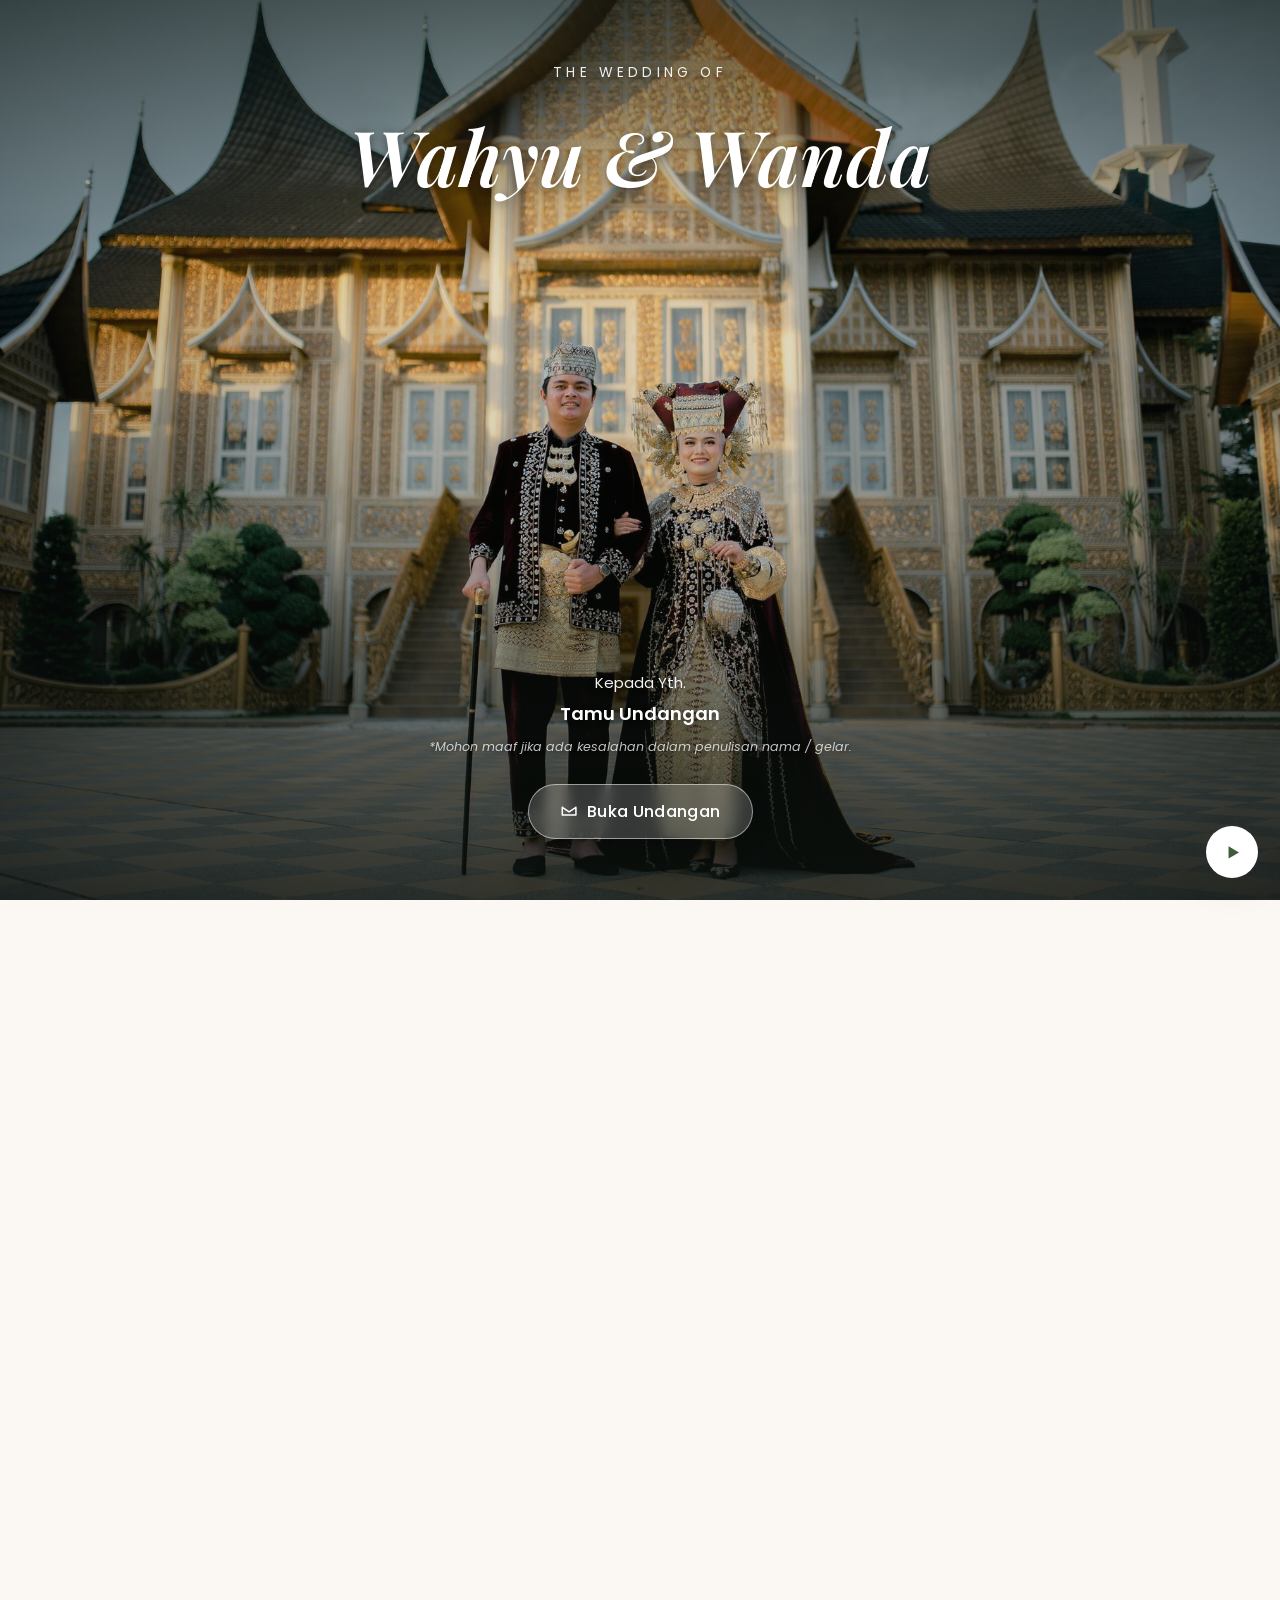
==== commit 8dc5f69b: "Move invite-link marker to the front to survive WhatsApp's linkifier A guest reported the "." wasn't" ====
--- a/wahyu-wanda/index.html
+++ b/wahyu-wanda/index.html
@@ -318,13 +318,24 @@
   <script src="../assets/js/animations.js?v=20260905"></script>
   <script src="../assets/js/invitation.js?v=20260905"></script>
   <script>
-    // Per-side invite links — a trailing "." on ?to= (e.g. ?to=Budi.)
-    // marks a pihak pria guest, a trailing "'" (?to=Wanti') marks pihak
-    // wanita, so the link just looks like a normal name link with one
-    // extra character, not an obvious tracking parameter. Two things
-    // need doing: (1) strip that marker so the guest's displayed name
-    // and RSVP form stay clean, and (2) hide the other family's
-    // reception card.
+    // Per-side invite links — a "." on ?to= marks a pihak pria guest, a
+    // "'" marks pihak wanita, so the link just looks like a normal name
+    // link with one extra character, not an obvious tracking parameter.
+    // The marker goes at the FRONT of the name (?to=.Budi, ?to='Wanti),
+    // not the end (?to=Budi.) — WhatsApp's (and most chat apps') link
+    // auto-detection trims trailing punctuation like "." and "'" off a
+    // detected URL, treating it as end-of-sentence punctuation, so a
+    // trailing marker silently gets dropped from the link the guest
+    // actually taps (confirmed: reported by a guest, the "." wasn't in
+    // the tapped link). A leading marker sits in the middle of the URL
+    // from the linkifier's point of view, so it's never touched.
+    // Trailing markers are still recognized too, only as a fallback for
+    // any link already sent this way — new links should use the
+    // leading form.
+    //
+    // Two things need doing: (1) strip that marker so the guest's
+    // displayed name and RSVP form stay clean, and (2) hide the other
+    // family's reception card.
     //
     // (1) is done by patching URLSearchParams.prototype.get instead of
     // reaching into the shared engine: getGuestName() in invitation.js
@@ -341,14 +352,17 @@
     // Object.keys(data.event) loop skip it and leave the card showing).
     (function () {
       var rawName = new URLSearchParams(window.location.search).get("to") || "";
-      var marker = rawName.slice(-1);
+      var leadingMarker = rawName.charAt(0);
+      var stripLeading = leadingMarker === "." || leadingMarker === "'";
+      var marker = stripLeading ? leadingMarker : rawName.slice(-1);
       var hideKey = marker === "." ? "resepsiWanita" : marker === "'" ? "resepsiPria" : null;
       if (!hideKey) return;
 
       var originalGet = URLSearchParams.prototype.get;
       URLSearchParams.prototype.get = function (key) {
         var value = originalGet.call(this, key);
-        return key === "to" && value ? value.slice(0, -1) : value;
+        if (key !== "to" || !value) return value;
+        return stripLeading ? value.slice(1) : value.slice(0, -1);
       };
 
       var originalFetch = window.fetch;
@@ -374,6 +388,19 @@
     var guestNameDisplayEl = document.getElementById("guestNameDisplay");
     if (guestNameDisplayEl) guestNameDisplayEl.textContent = Mounstory.Invitation.getGuestName();
 
+    // Prefill the RSVP name from the invite link (?to=) so a guest who
+    // was already greeted by name on the cover doesn't have to type it
+    // again — skipped when there's no real ?to= (getGuestName() falls
+    // back to the generic "Tamu Undangan"), and still editable in case
+    // it needs correcting.
+    (function () {
+      var rsvpNameInput = document.getElementById("rsvpName");
+      var guestName = Mounstory.Invitation.getGuestName();
+      if (rsvpNameInput && guestName && guestName !== "Tamu Undangan") {
+        rsvpNameInput.value = guestName;
+      }
+    })();
+
     // Tanda Kasih / RSVP / Kirim Ucapan share one full-bleed background —
     // toggle it on for as long as any part of that group is on screen.
     (function () {
--- a/wahyu-wanda/style.css
+++ b/wahyu-wanda/style.css
@@ -385,6 +385,65 @@
   aspect-ratio: 2000 / 1331;
 }
 
+/* Mobile — this section's height is locked to the photo's own
+   aspect-ratio (no cover-cropping), so it scales in lockstep with
+   viewport width. A percentage margin-top tracks that for
+   positioning (vertical percentages resolve against the containing
+   block's width, the same relationship this section's height has to
+   its own width) — but the shared engine's countdown box size is
+   rem/clamp-based, near-fixed in px, so on a wide "mobile" viewport
+   (e.g. a tablet in portrait, still under the 860px breakpoint) the
+   section grows much taller while the boxes stay the same size,
+   shrinking to a much smaller fraction of the frame and losing
+   coverage (confirmed: fine at phone widths ~360-430px, broken by
+   700px). Sizing the boxes in vw too, like the position offset,
+   keeps them a constant fraction of this section's height at any
+   width. Checked against the photo's own layout: his face sits
+   ~33-45% down, hers ~46-55%. Eyebrow pulled in tight against the
+   box row for the same reason as desktop's — otherwise the gap
+   between them re-exposes her eyes. -16% is the least aggressive
+   pull that still clears their faces with some margin (checked down
+   to -12% before eyebrows started showing) — an earlier, more
+   negative value covered them too but crammed the label right up
+   against the section's top edge and left the row looking stranded
+   near the top instead of balanced in the frame. */
+@media (max-width: 859px) {
+  .countdown-section__body {
+    margin-top: -16%;
+  }
+
+  .countdown-section .eyebrow {
+    margin-bottom: 1.6vw;
+  }
+
+  .countdown-section .countdown {
+    display: flex;
+    justify-content: center;
+    max-width: none;
+    gap: 2.5vw;
+  }
+
+  .countdown-section .countdown__item {
+    flex: 0 0 auto;
+    width: 16vw;
+    aspect-ratio: 2 / 3;
+    display: flex;
+    flex-direction: column;
+    align-items: center;
+    justify-content: center;
+    padding: 1.5vw;
+  }
+
+  .countdown-section .countdown__value {
+    font-size: 8vw;
+  }
+
+  .countdown-section .countdown__label {
+    font-size: 2.3vw;
+    margin-top: 1vw;
+  }
+}
+
 @media (min-width: 860px) {
   .section.countdown-section {
     min-height: 100vh;
@@ -392,21 +451,26 @@
     aspect-ratio: auto;
   }
 
-  /* Raised further up (as one unit — label and boxes together, so
-     they keep their own spacing instead of colliding) until the row
-     covers the groom's whole face, eyes included — tried shifting the
-     photo itself first (per request), but it has almost no room left
-     to crop differently at this viewport (confirmed by testing the
-     full 0–100% range: barely any visible movement), so the row moves
-     instead. Needs the label pulled back in tight against the box row
-     too (its own margin-bottom below), otherwise the gap between them
-     re-exposes his eyes even with the row raised this far. */
+  /* Pulled down (as one unit — label and boxes together, so they keep
+     their own spacing instead of colliding) until the row covers the
+     groom's whole face, eyes included — tried shifting the photo
+     itself first (per request), but it has almost no room left to
+     crop differently at this viewport, so the row moves instead.
+     A fixed rem offset (an earlier attempt) drifted badly across
+     screen sizes — this section's photo is background-size: cover on
+     a min-height: 100vh box, so the visible crop (and where his face
+     lands in it) scales with viewport height; a vh offset tracks that
+     and holds up across common desktop widths (tested ~900–1440px),
+     though very wide/short viewports (1920px+) can still peek through
+     a little. Needs the label pulled back in tight against the box
+     row too (its own margin-bottom below), otherwise the gap between
+     them re-exposes his eyes even with the row pulled down this far. */
   .countdown-section .eyebrow {
     margin-bottom: 0.4rem;
   }
 
   .countdown-section__body {
-    margin-top: -14rem;
+    margin-top: -30vh;
   }
 }
 
@@ -535,7 +599,7 @@
   border-radius: var(--radius-lg);
   padding: 1rem;
   box-shadow: var(--shadow-soft);
-  text-align: left;
+  text-align: justify;
 }
 
 .love-story__photo {
@@ -557,7 +621,7 @@
 }
 
 .love-story__item {
-  font-size: 0.88rem;
+  font-size: 0.8rem;
   color: var(--color-text-light);
   margin: 0;
   line-height: 1.6;
@@ -611,7 +675,7 @@
   }
 
   .love-story__item {
-    font-size: 1.1rem;
+    font-size: 0.95rem;
     line-height: 1.8;
   }
 }
@@ -961,6 +1025,13 @@
   border-radius: 0;
 }
 
+/* Slower fade + slide-up for each gallery photo than the shared .reveal
+   default (950ms) — per request, so photos ease into view more gently
+   as the grid is scrolled through. */
+.gallery-grid .gallery-grid__item.reveal {
+  transition-duration: 1800ms;
+}
+
 /* The cover photo (already used as a hero backdrop elsewhere on the
    page) gets woven back in here as a full-width row, breaking up the
    portrait grid the way an Instagram gallery mixes orientations — per
@@ -971,10 +1042,12 @@
    grid-column spans the full row at every breakpoint so this cell
    never shares a row with the much-taller portrait cells — sharing a
    row let the row's height follow the portrait neighbor, leaving the
-   landscape image short of it. (The countdown photo previously sat
-   here too, at position 10 — it's since been swapped out of the
-   gallery, so only the cover photo keeps this treatment now.) */
-.gallery-grid .gallery-grid__item:nth-child(1) {
+   landscape image short of it. nth-child(5) tracks the cover photo's
+   position in data.json's gallery array — it moved off position 1
+   when the order was reshuffled per request, so this selector has to
+   move with it or a portrait cell would get stretched into a
+   landscape-shaped hole instead. */
+.gallery-grid .gallery-grid__item:nth-child(5) {
   grid-column: 1 / -1;
   aspect-ratio: 3 / 2;
 }
@@ -1216,7 +1289,7 @@
 
   .countdown__item {
     flex: 0 0 auto;
-    width: 6.5rem;
+    width: 8rem;
     aspect-ratio: 2 / 3;
     display: flex;
     flex-direction: column;
@@ -1227,7 +1300,7 @@
   }
 
   .countdown__value {
-    font-size: 3.2rem;
+    font-size: 3.8rem;
   }
 
   .countdown__label {
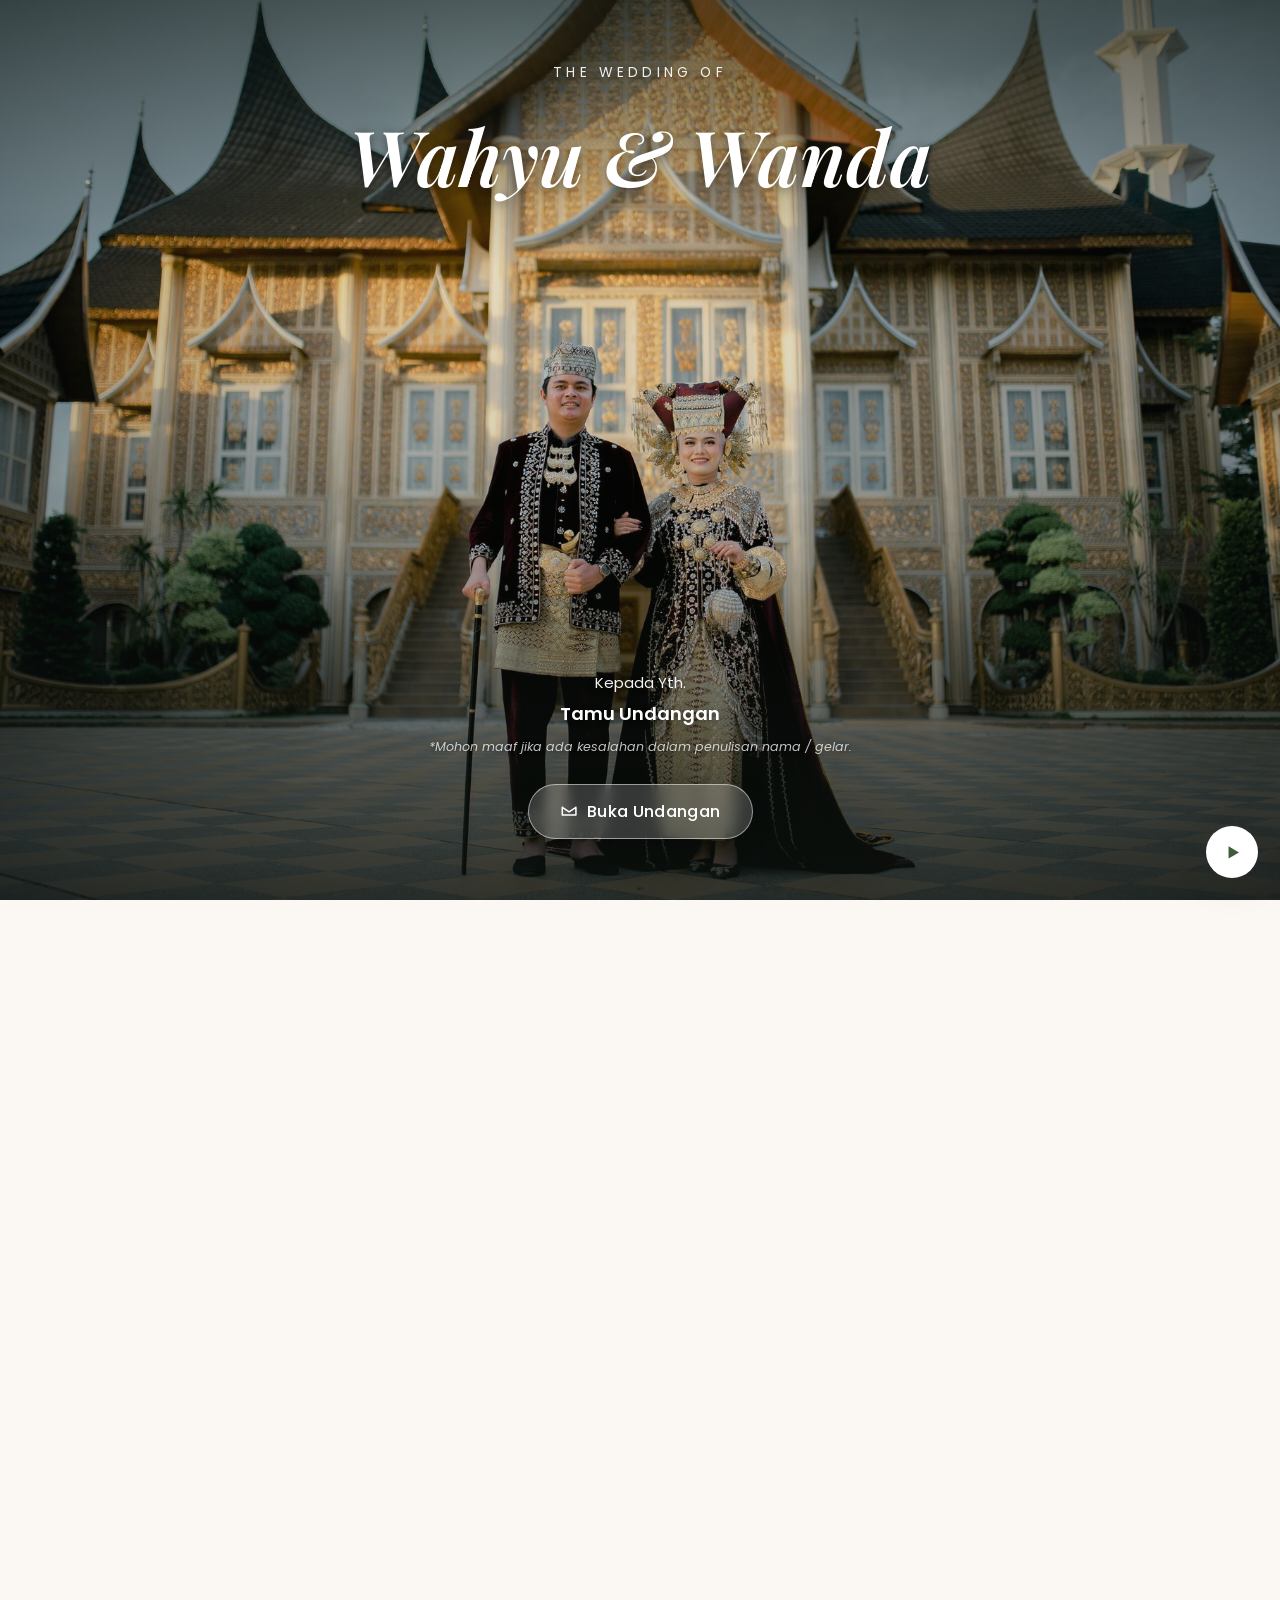
==== commit 2b0af289: "Add a Live Streaming section with a YouTube link New full-bleed-photo section (reuses the cover phot" ====
--- a/wahyu-wanda/index.html
+++ b/wahyu-wanda/index.html
@@ -190,6 +190,34 @@
             <a class="btn btn-outline event-card__maps" href="#" target="_blank" rel="noopener">Buka di Google Maps</a>
           </div>
         </div>
+      </section>
+
+      <!-- Live Streaming — full-bleed photo behind it, same pattern as
+           every other section on this page (reuses the cover photo
+           rather than a new asset). The button starts as a disabled
+           placeholder (data.liveStreaming.url is empty until closer to
+           the day) and turns into a real YouTube link the moment that
+           field gets filled in — see the fetch below, right next to the
+           page's other one-off data.json reads. -->
+      <section class="section livestream-section">
+        <div class="livestream-section__photo bg-reveal"></div>
+        <div class="livestream-section__scrim bg-reveal"></div>
+        <div class="section__header">
+          <p class="eyebrow reveal">Live Streaming</p>
+          <h2 class="section__title reveal reveal-delay-1">Saksikan Secara Langsung</h2>
+        </div>
+        <p class="livestream-section__desc reveal reveal-delay-2">
+          Bagi Bapak/Ibu/Saudara/i yang berhalangan hadir, acara akad dan resepsi dapat
+          disaksikan secara langsung melalui YouTube.
+        </p>
+        <a
+          class="btn btn-primary livestream-section__btn is-disabled reveal reveal-delay-3"
+          id="livestreamBtn"
+          href="#"
+          target="_blank"
+          rel="noopener"
+        >Segera Hadir</a>
+        <p class="livestream-section__note reveal reveal-delay-4" id="livestreamNote"></p>
       </section>
 
       <!-- Galeri / Tanda Kasih / RSVP+Ucapan share one full-bleed photo
@@ -418,6 +446,28 @@
       observer.observe(group);
     })();
 
+    // Live Streaming button — starts as the disabled placeholder already
+    // in the HTML; swapped for a real link the moment data.liveStreaming.url
+    // is filled in (no code change needed later, just edit data.json).
+    (function () {
+      var btn = document.getElementById("livestreamBtn");
+      if (!btn) return;
+      var note = document.getElementById("livestreamNote");
+      fetch("data.json", { cache: "no-store" })
+        .then(function (res) { return res.json(); })
+        .then(function (data) {
+          var live = data.liveStreaming || {};
+          if (live.url) {
+            btn.href = live.url;
+            btn.textContent = "Tonton di YouTube";
+            btn.classList.remove("is-disabled");
+          } else if (live.note && note) {
+            note.textContent = live.note;
+          }
+        })
+        .catch(function () {});
+    })();
+
     // RSVP + Wedding Wish combined form — this page-specific handler
     // (not the shared engine's initRSVPForm/initWishesForm, which each
     // expect their own separate form) reads data.json itself for the
--- a/wahyu-wanda/style.css
+++ b/wahyu-wanda/style.css
@@ -761,6 +761,71 @@
   font-weight: 500;
 }
 
+/* Live Streaming — same full-bleed-photo-plus-scrim treatment as every
+   other section on this page (reuses the cover photo rather than a new
+   asset, same as the gallery's full-width row does). The button starts
+   disabled in the markup (data.liveStreaming.url is empty until closer
+   to the day) and gets swapped for a real link by the page's own script
+   once that field is filled in. */
+.livestream-section {
+  position: relative;
+  overflow: hidden;
+  text-align: center;
+}
+
+.livestream-section__photo {
+  position: absolute;
+  inset: 0;
+  z-index: 0;
+  background: url("images/cover-photo.jpg");
+  background-size: cover;
+  background-position: center 25%;
+  background-repeat: no-repeat;
+}
+
+.livestream-section__scrim {
+  position: absolute;
+  inset: 0;
+  z-index: 1;
+  background: linear-gradient(180deg, rgba(15, 22, 26, 0.5) 0%, rgba(15, 22, 26, 0.25) 45%, rgba(15, 22, 26, 0.55) 100%);
+}
+
+.livestream-section .section__header,
+.livestream-section__desc,
+.livestream-section__btn {
+  position: relative;
+  z-index: 2;
+}
+
+.livestream-section .eyebrow,
+.livestream-section .section__title {
+  color: #fff;
+  text-shadow: 0 2px 10px rgba(0, 0, 0, 0.45);
+}
+
+.livestream-section__desc {
+  max-width: 32rem;
+  margin: 0 auto 1.75rem;
+  color: rgba(255, 255, 255, 0.92);
+  text-shadow: 0 1px 8px rgba(0, 0, 0, 0.4);
+  line-height: 1.6;
+}
+
+.livestream-section__btn.is-disabled {
+  pointer-events: none;
+  opacity: 0.55;
+}
+
+.livestream-section__note {
+  position: relative;
+  z-index: 2;
+  max-width: 26rem;
+  margin: 1rem auto 0;
+  font-size: 0.85rem;
+  color: rgba(255, 255, 255, 0.8);
+  text-shadow: 0 1px 6px rgba(0, 0, 0, 0.4);
+}
+
 .acara-section .section__title {
   color: #fff;
   text-shadow: 0 2px 10px rgba(0, 0, 0, 0.45);
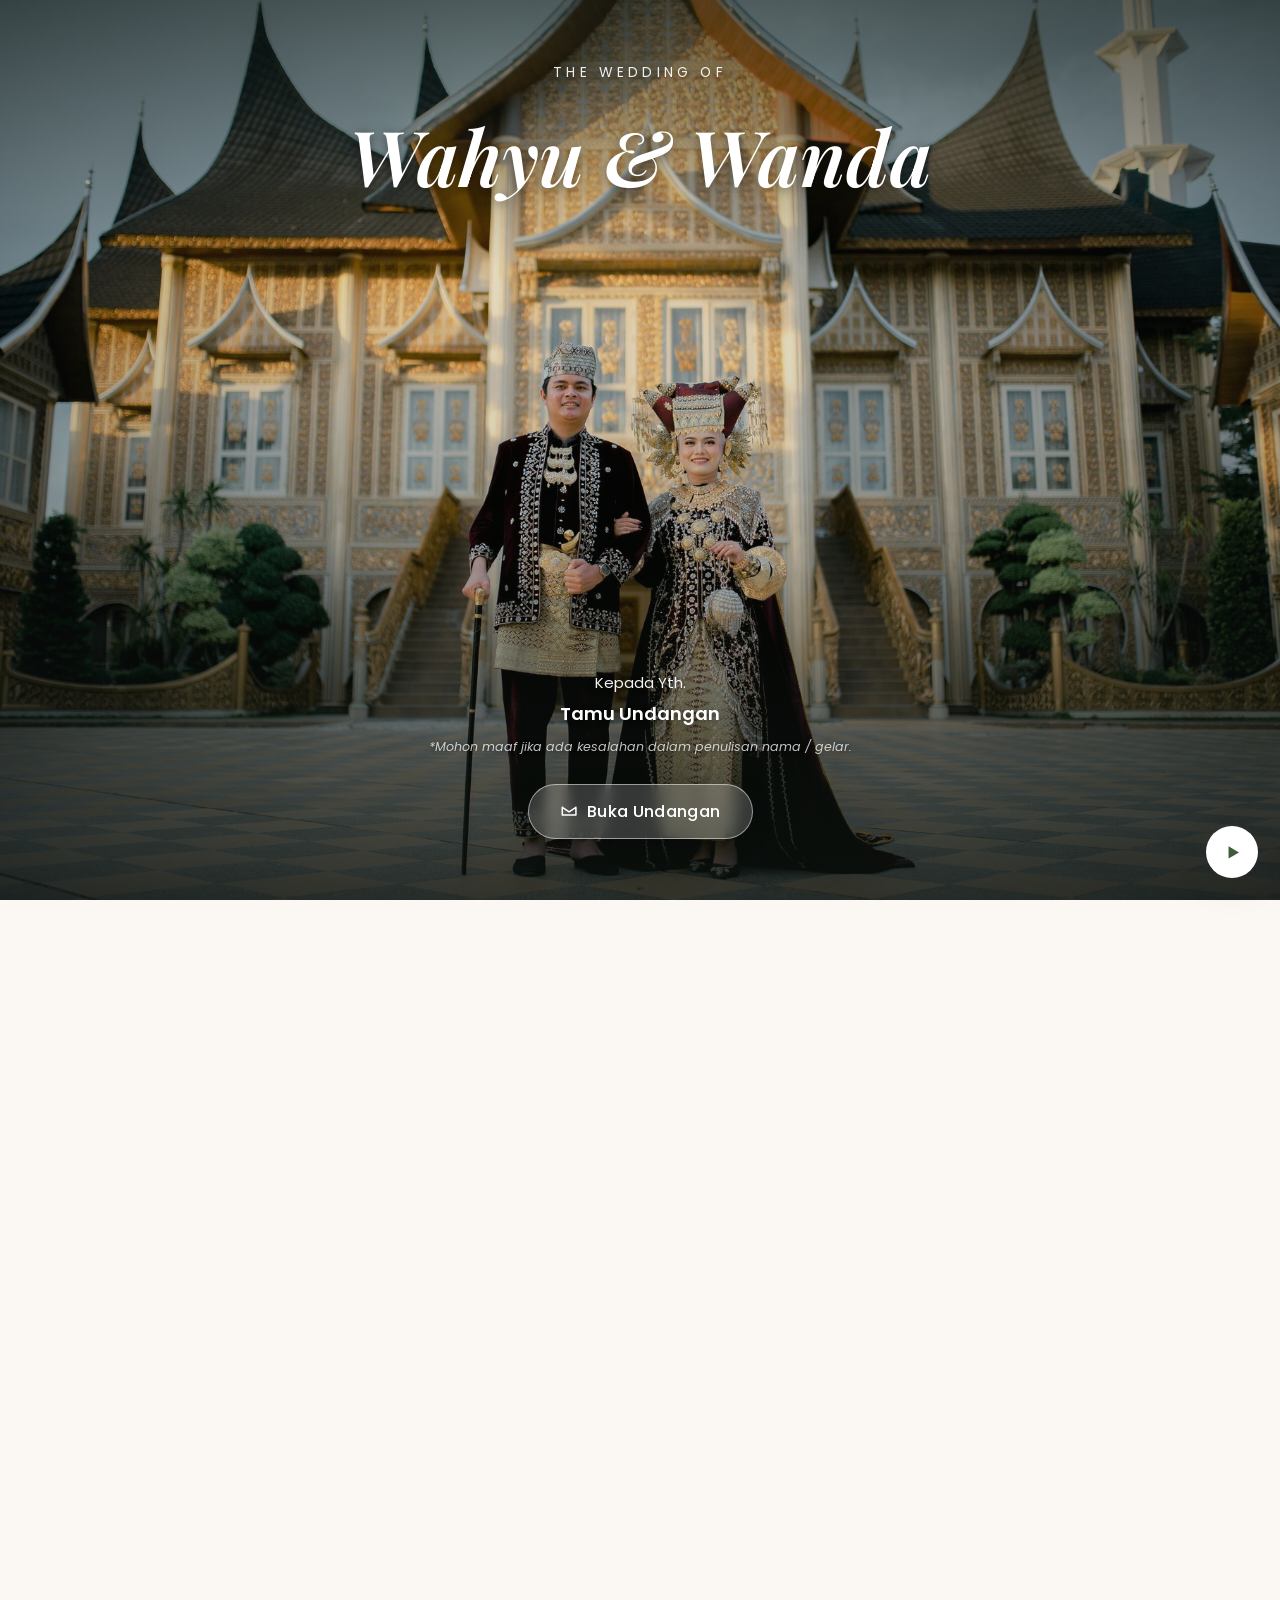
==== commit 2d9a7606: "Add a double-dot invite marker for the groom's parents' own links (#102) ?to=..Nama does everything " ====
--- a/wahyu-wanda/index.html
+++ b/wahyu-wanda/index.html
@@ -190,34 +190,6 @@
             <a class="btn btn-outline event-card__maps" href="#" target="_blank" rel="noopener">Buka di Google Maps</a>
           </div>
         </div>
-      </section>
-
-      <!-- Live Streaming — full-bleed photo behind it, same pattern as
-           every other section on this page (reuses the cover photo
-           rather than a new asset). The button starts as a disabled
-           placeholder (data.liveStreaming.url is empty until closer to
-           the day) and turns into a real YouTube link the moment that
-           field gets filled in — see the fetch below, right next to the
-           page's other one-off data.json reads. -->
-      <section class="section livestream-section">
-        <div class="livestream-section__photo bg-reveal"></div>
-        <div class="livestream-section__scrim bg-reveal"></div>
-        <div class="section__header">
-          <p class="eyebrow reveal">Live Streaming</p>
-          <h2 class="section__title reveal reveal-delay-1">Saksikan Secara Langsung</h2>
-        </div>
-        <p class="livestream-section__desc reveal reveal-delay-2">
-          Bagi Bapak/Ibu/Saudara/i yang berhalangan hadir, acara akad dan resepsi dapat
-          disaksikan secara langsung melalui YouTube.
-        </p>
-        <a
-          class="btn btn-primary livestream-section__btn is-disabled reveal reveal-delay-3"
-          id="livestreamBtn"
-          href="#"
-          target="_blank"
-          rel="noopener"
-        >Segera Hadir</a>
-        <p class="livestream-section__note reveal reveal-delay-4" id="livestreamNote"></p>
       </section>
 
       <!-- Galeri / Tanda Kasih / RSVP+Ucapan share one full-bleed photo
@@ -361,9 +333,17 @@
     // any link already sent this way — new links should use the
     // leading form.
     //
-    // Two things need doing: (1) strip that marker so the guest's
-    // displayed name and RSVP form stay clean, and (2) hide the other
-    // family's reception card.
+    // A DOUBLE leading "." (?to=..Budi) is a separate marker for links
+    // the groom's own parents send out themselves — per request, gifts
+    // from guests they personally invited should only offer the groom's
+    // bank account, not the bride's, so this variant does everything the
+    // single "." does (hide the resepsi wanita card) plus drops the
+    // bride's entry from the gift section's bank list.
+    //
+    // Three things need doing: (1) strip the marker so the guest's
+    // displayed name and RSVP form stay clean, (2) hide the other
+    // family's reception card, and (3) for the double-dot variant only,
+    // narrow the gift banks list to the groom's account.
     //
     // (1) is done by patching URLSearchParams.prototype.get instead of
     // reaching into the shared engine: getGuestName() in invitation.js
@@ -378,19 +358,35 @@
     // hides a card outright when its event value is falsy (as long as
     // the key still exists — deleting it instead would make renderEvent's
     // Object.keys(data.event) loop skip it and leave the card showing).
+    //
+    // (3) is a plain array filter, not the null-out trick — renderGift
+    // just maps over data.gift.banks, so a shorter array alone renders
+    // fewer bank cards, no missing-key gotcha to work around.
     (function () {
       var rawName = new URLSearchParams(window.location.search).get("to") || "";
-      var leadingMarker = rawName.charAt(0);
-      var stripLeading = leadingMarker === "." || leadingMarker === "'";
-      var marker = stripLeading ? leadingMarker : rawName.slice(-1);
-      var hideKey = marker === "." ? "resepsiWanita" : marker === "'" ? "resepsiPria" : null;
+      var stripLen = 0;
+      var stripTrailing = false;
+      var hideKey = null;
+      var onlyGroomBank = false;
+
+      if (rawName.slice(0, 2) === "..") {
+        hideKey = "resepsiWanita";
+        onlyGroomBank = true;
+        stripLen = 2;
+      } else if (rawName.charAt(0) === "." || rawName.charAt(0) === "'") {
+        hideKey = rawName.charAt(0) === "." ? "resepsiWanita" : "resepsiPria";
+        stripLen = 1;
+      } else if (rawName.slice(-1) === "." || rawName.slice(-1) === "'") {
+        hideKey = rawName.slice(-1) === "." ? "resepsiWanita" : "resepsiPria";
+        stripTrailing = true;
+      }
       if (!hideKey) return;
 
       var originalGet = URLSearchParams.prototype.get;
       URLSearchParams.prototype.get = function (key) {
         var value = originalGet.call(this, key);
         if (key !== "to" || !value) return value;
-        return stripLeading ? value.slice(1) : value.slice(0, -1);
+        return stripTrailing ? value.slice(0, -1) : value.slice(stripLen);
       };
 
       var originalFetch = window.fetch;
@@ -400,6 +396,14 @@
           return originalFetch(input, init).then(function (res) {
             return res.json().then(function (data) {
               if (data.event) data.event[hideKey] = null;
+              if (onlyGroomBank && data.gift && Array.isArray(data.gift.banks) && data.groom) {
+                // Bank accountName is a plain name ("Wahyu Fadhilah
+                // Ramadhan") without the academic title data.groom.fullName
+                // carries ("..., S.ST"), so match by prefix, not equality.
+                data.gift.banks = data.gift.banks.filter(function (bank) {
+                  return data.groom.fullName.indexOf(bank.accountName) === 0;
+                });
+              }
               return new Response(JSON.stringify(data), {
                 status: res.status,
                 statusText: res.statusText,
@@ -446,28 +450,6 @@
       observer.observe(group);
     })();
 
-    // Live Streaming button — starts as the disabled placeholder already
-    // in the HTML; swapped for a real link the moment data.liveStreaming.url
-    // is filled in (no code change needed later, just edit data.json).
-    (function () {
-      var btn = document.getElementById("livestreamBtn");
-      if (!btn) return;
-      var note = document.getElementById("livestreamNote");
-      fetch("data.json", { cache: "no-store" })
-        .then(function (res) { return res.json(); })
-        .then(function (data) {
-          var live = data.liveStreaming || {};
-          if (live.url) {
-            btn.href = live.url;
-            btn.textContent = "Tonton di YouTube";
-            btn.classList.remove("is-disabled");
-          } else if (live.note && note) {
-            note.textContent = live.note;
-          }
-        })
-        .catch(function () {});
-    })();
-
     // RSVP + Wedding Wish combined form — this page-specific handler
     // (not the shared engine's initRSVPForm/initWishesForm, which each
     // expect their own separate form) reads data.json itself for the
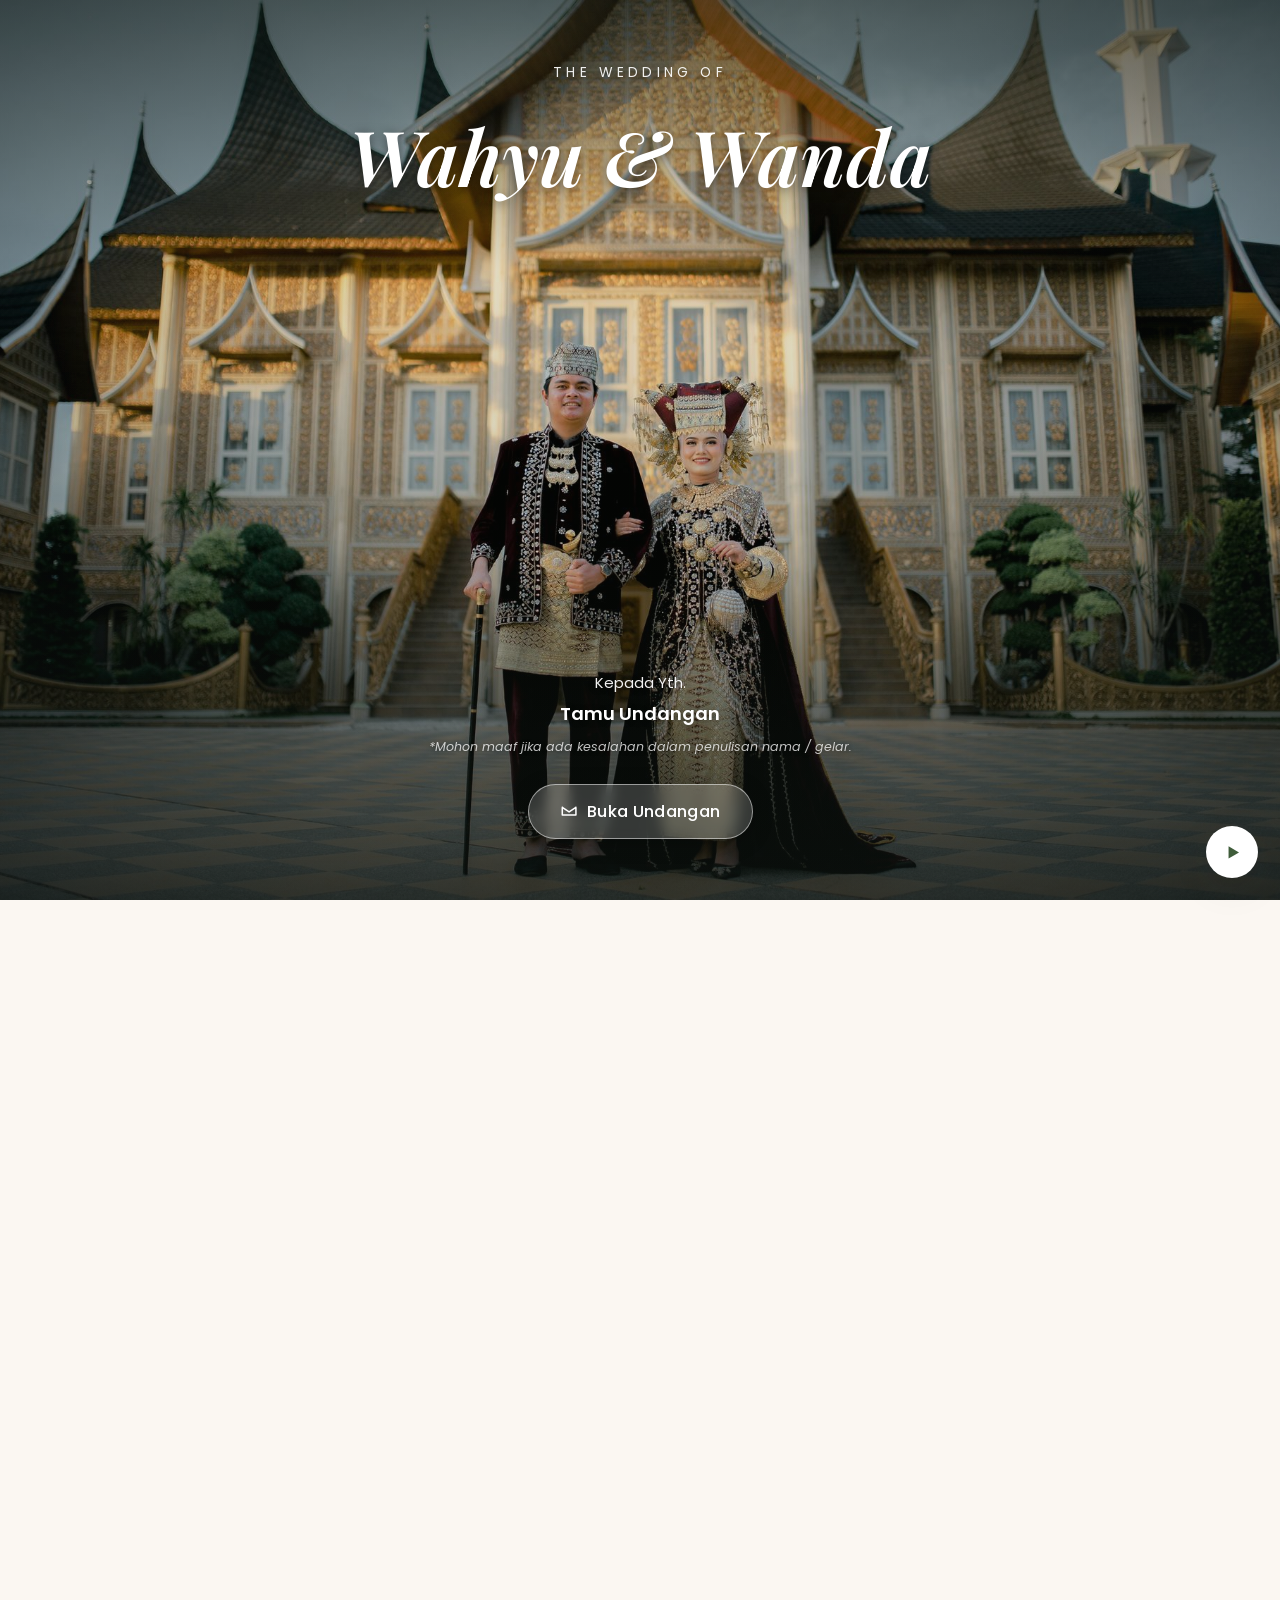
==== commit 7a16746d: "Update Love Story second paragraph Co-Authored-By: Claude Sonnet 5.5 <noreply@anthropic.com> Claude-" ====
--- a/wahyu-wanda/index.html
+++ b/wahyu-wanda/index.html
@@ -3,7 +3,7 @@
 <head>
   <meta charset="UTF-8" />
   <meta name="viewport" content="width=device-width, initial-scale=1, viewport-fit=cover" />
-  <title>Undangan Pernikahan Wahyu & Wanda</title>
+  <title>The Wedding of Wahyu and Wanda</title>
   <meta name="description" content="Undangan pernikahan digital Wahyu & Wanda — dipersembahkan oleh Mounstory." />
 
   <!-- Open Graph — lets WhatsApp/Telegram/Facebook show a photo + title
@@ -12,7 +12,7 @@
        previews to fetch it. -->
   <meta property="og:type" content="website" />
   <meta property="og:url" content="https://mounstory.com/wahyu-wanda/" />
-  <meta property="og:title" content="Undangan Pernikahan Wahyu & Wanda" />
+  <meta property="og:title" content="The Wedding of Wahyu and Wanda" />
   <meta property="og:description" content="Undangan pernikahan digital Wahyu & Wanda — dipersembahkan oleh Mounstory." />
   <meta property="og:image" content="https://mounstory.com/wahyu-wanda/images/og-share.jpg" />
   <meta property="og:image:width" content="1200" />
@@ -149,7 +149,7 @@
           <div class="love-story__photo" style="background-image: url('images/love-story-3.jpg')"></div>
           <div class="love-story__list">
             <p class="love-story__item">Tidak pernah kami sangka, dua orang asing yang berjalan di jalan hidup masing-masing akan dipertemukan oleh semesta. Kami percaya bahwa setiap detik perjalanan ini adalah bagian dari takdir indah yang telah Tuhan gariskan.</p>
-            <p class="love-story__item">Perjalanan kami bukan tanpa ujian dan cerita. Namun, setiap proses yang dilewati justru membuat kami semakin yakin satu sama lain. Dengan restu dari kedua orang tua, pada Juni 2026 kami mengikat janji dalam sebuah pertunangan sebagai langkah awal menuju masa depan bersama.</p>
+            <p class="love-story__item">Setiap proses yang dilewati bersama membuat kami semakin yakin satu sama lain. Dengan restu dari kedua orang tua, pada Juni 2026 kami mengikat janji dalam sebuah pertunangan sebagai langkah awal menuju masa depan bersama.</p>
             <p class="love-story__item">Kini, dengan niat yang sama dan doa yang menyertai, kami memilih untuk menyempurnakan perjalanan ini dalam ikatan suci pernikahan. Sebagai awal baru untuk berbagi hidup, tumbuh, dan menua bersama.</p>
           </div>
         </div>
--- a/wahyu-wanda/style.css
+++ b/wahyu-wanda/style.css
@@ -54,7 +54,7 @@
     linear-gradient(180deg, rgba(18, 26, 18, 0.55) 0%, rgba(18, 26, 18, 0.12) 30%, rgba(18, 26, 18, 0.18) 60%, rgba(14, 20, 14, 0.72) 100%),
     url("images/cover-photo.jpg");
   background-size: cover;
-  background-position: 52% 35%;
+  background-position: 50% 35%;
   background-repeat: no-repeat;
 }
 
@@ -761,71 +761,6 @@
   font-weight: 500;
 }
 
-/* Live Streaming — same full-bleed-photo-plus-scrim treatment as every
-   other section on this page (reuses the cover photo rather than a new
-   asset, same as the gallery's full-width row does). The button starts
-   disabled in the markup (data.liveStreaming.url is empty until closer
-   to the day) and gets swapped for a real link by the page's own script
-   once that field is filled in. */
-.livestream-section {
-  position: relative;
-  overflow: hidden;
-  text-align: center;
-}
-
-.livestream-section__photo {
-  position: absolute;
-  inset: 0;
-  z-index: 0;
-  background: url("images/cover-photo.jpg");
-  background-size: cover;
-  background-position: center 25%;
-  background-repeat: no-repeat;
-}
-
-.livestream-section__scrim {
-  position: absolute;
-  inset: 0;
-  z-index: 1;
-  background: linear-gradient(180deg, rgba(15, 22, 26, 0.5) 0%, rgba(15, 22, 26, 0.25) 45%, rgba(15, 22, 26, 0.55) 100%);
-}
-
-.livestream-section .section__header,
-.livestream-section__desc,
-.livestream-section__btn {
-  position: relative;
-  z-index: 2;
-}
-
-.livestream-section .eyebrow,
-.livestream-section .section__title {
-  color: #fff;
-  text-shadow: 0 2px 10px rgba(0, 0, 0, 0.45);
-}
-
-.livestream-section__desc {
-  max-width: 32rem;
-  margin: 0 auto 1.75rem;
-  color: rgba(255, 255, 255, 0.92);
-  text-shadow: 0 1px 8px rgba(0, 0, 0, 0.4);
-  line-height: 1.6;
-}
-
-.livestream-section__btn.is-disabled {
-  pointer-events: none;
-  opacity: 0.55;
-}
-
-.livestream-section__note {
-  position: relative;
-  z-index: 2;
-  max-width: 26rem;
-  margin: 1rem auto 0;
-  font-size: 0.85rem;
-  color: rgba(255, 255, 255, 0.8);
-  text-shadow: 0 1px 6px rgba(0, 0, 0, 0.4);
-}
-
 .acara-section .section__title {
   color: #fff;
   text-shadow: 0 2px 10px rgba(0, 0, 0, 0.45);
